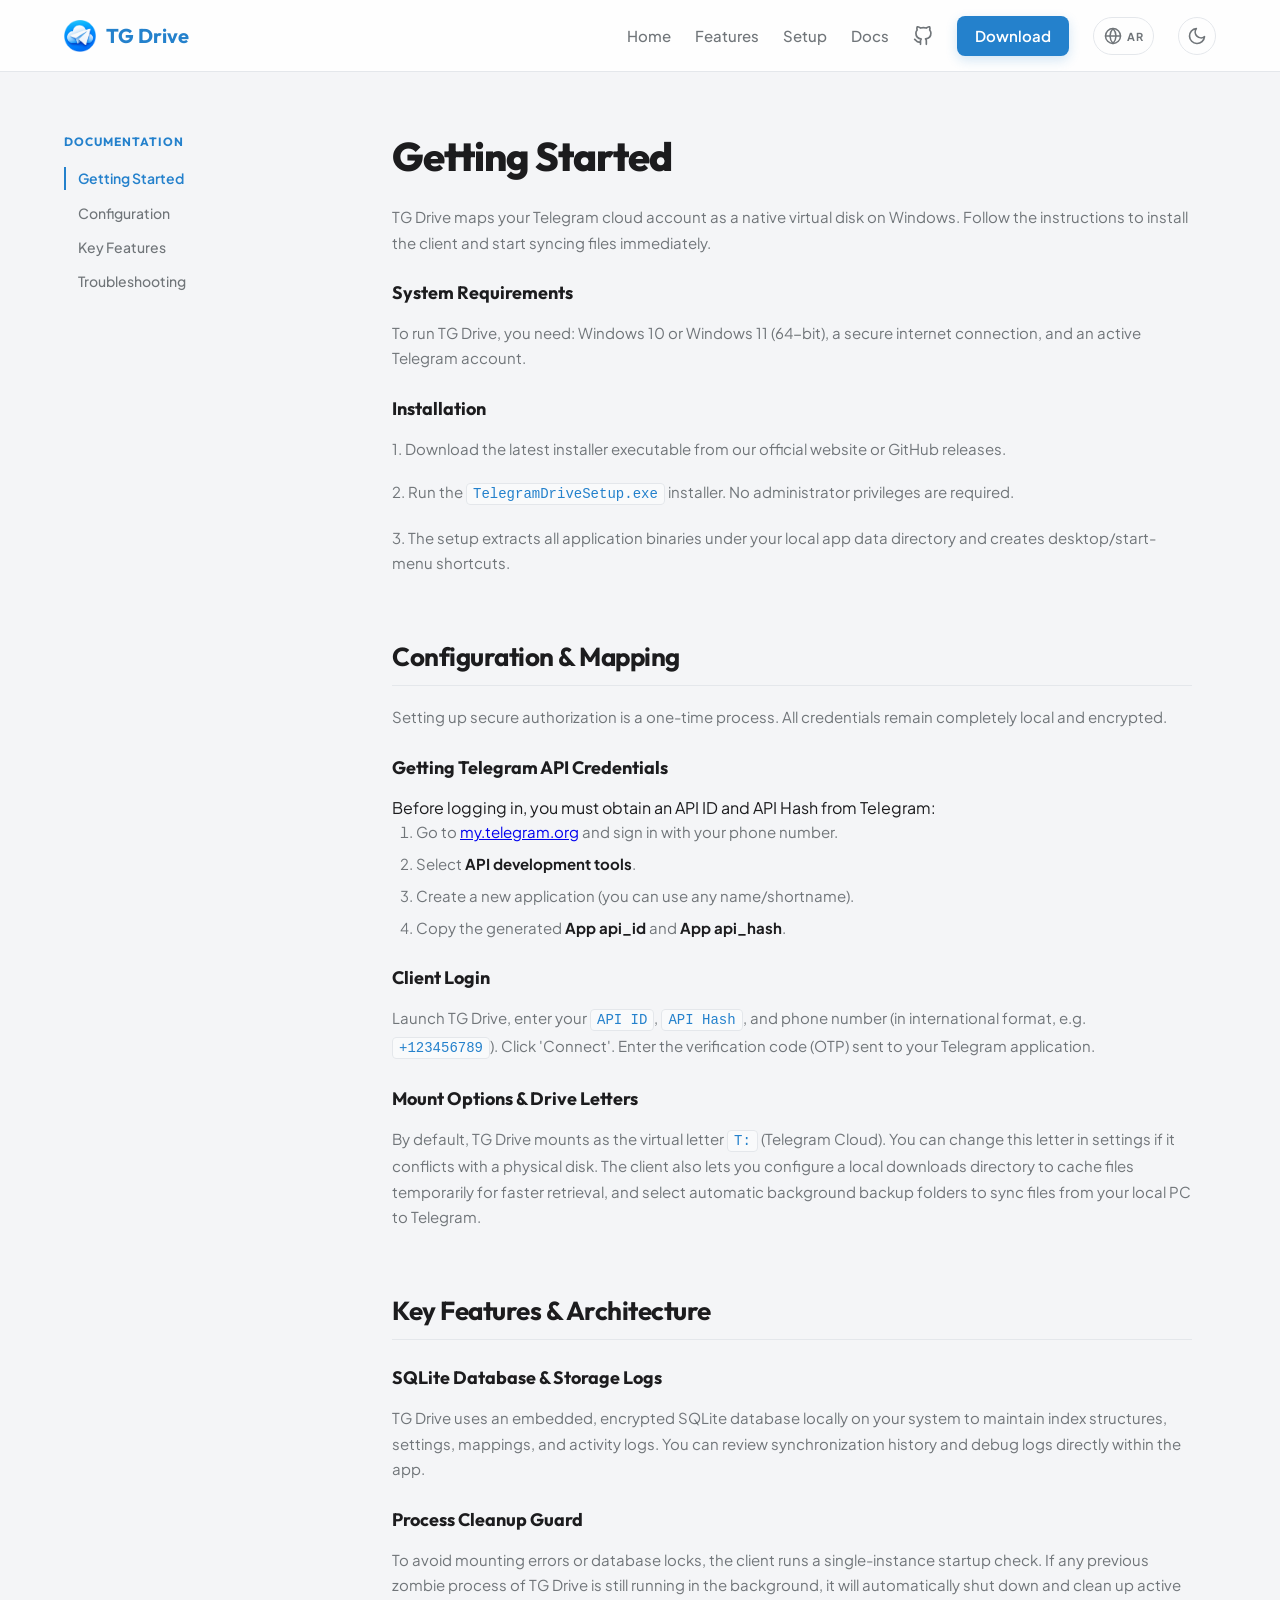
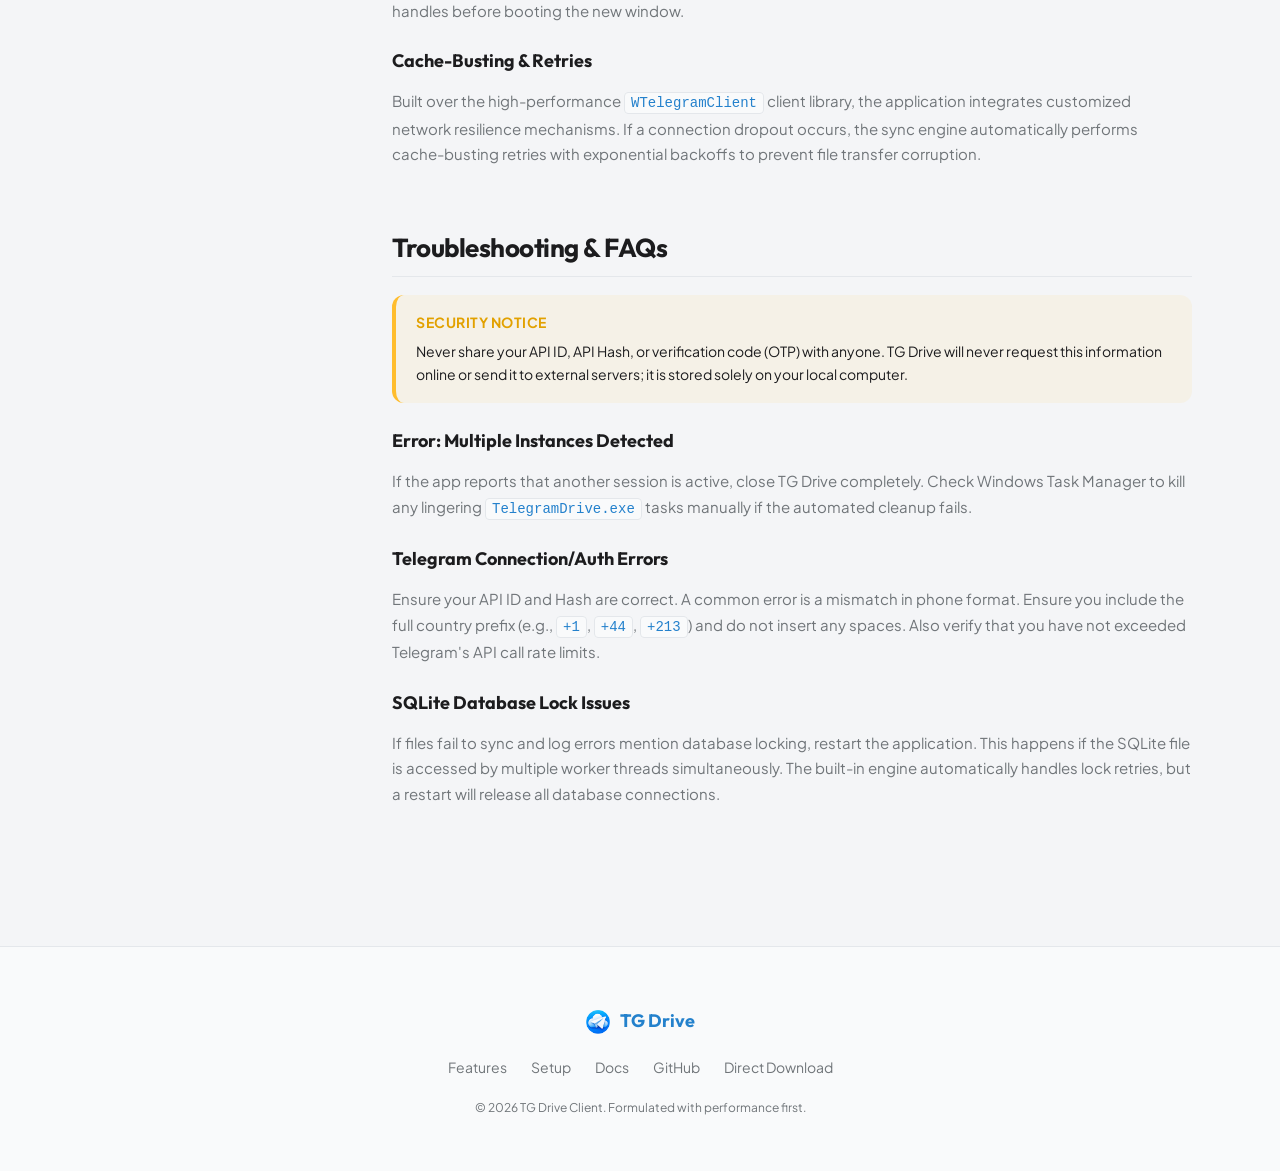
==== Web/docs.html @ 5923b669 "feat: rename to TG Drive and add bilingual documentation page" ====
<!DOCTYPE html>
<html lang="en">
<head>
    <meta charset="UTF-8">
    <meta name="viewport" content="width=device-width, initial-scale=1.0">
    <title data-i18n="docs-title">TG Drive Documentation</title>
    <meta name="description" content="Learn how to configure, mount, and optimize your unlimited virtual hard drive on Windows.">
    <link rel="icon" type="image/png" href="logo.png">
    <!-- Google Fonts -->
    <link rel="preconnect" href="https://fonts.googleapis.com">
    <link rel="preconnect" href="https://fonts.gstatic.com" crossorigin="">
    <link href="https://fonts.googleapis.com/css2?family=Cairo:wght@300;400;500;600;700;800&amp;family=Outfit:wght@300;400;500;600;700;800&amp;family=Plus+Jakarta+Sans:wght@300;400;500;600;700;800&amp;display=swap" rel="stylesheet">
    <!-- Stylesheet -->
    <link rel="stylesheet" href="style.css">
</head>
<body class="dark-theme" lang="en">
    <!-- Navigation Bar -->
    <nav class="navbar" id="navbar" style="box-shadow: none; height: 72px;">
        <div class="nav-container">
            <a href="index.html" class="nav-logo" id="nav-logo">
                <img src="logo.png" alt="TG Drive Logo" class="brand-logo-img">
                <span data-i18n="nav-brand">TG Drive</span>
            </a>
            <div class="nav-links">
                <a href="index.html" data-i18n="nav-home">Home</a>
                <a href="index.html#features" data-i18n="nav-features">Features</a>
                <a href="index.html#setup" data-i18n="nav-setup">Setup</a>
                <a href="#" class="active" data-i18n="nav-docs">Docs</a>
                <a href="https://github.com/hbouzourdaz/TG-Drive" target="_blank" rel="noopener" class="nav-github-link" aria-label="GitHub Repository">
                    <!-- GitHub Icon -->
                    <svg viewBox="0 0 24 24" width="20" height="20" fill="none" stroke="currentColor" stroke-width="2" stroke-linecap="round" stroke-linejoin="round">
                        <path d="M9 19c-5 1.5-5-2.5-7-3m14 6v-3.87a3.37 3.37 0 0 0-.94-2.61c3.14-.35 6.44-1.54 6.44-7A5.44 5.44 0 0 0 20 4.77 5.07 5.07 0 0 0 19.91 1S18.73.65 16 2.48a13.38 13.38 0 0 0-7 0C6.27.65 5.09 1 5.09 1A5.07 5.07 0 0 0 5 4.77a5.44 5.44 0 0 0-1.5 3.78c0 5.42 3.3 6.61 6.44 7A3.37 3.37 0 0 0 9 18.13V22"></path>
                    </svg>
                </a>
                <a href="https://github.com/hbouzourdaz/TG-Drive/releases/download/1.0.0/TelegramDriveSetup.exe" class="nav-btn" id="nav-download-btn" data-i18n="nav-download">Download</a>
                
                <!-- Language Toggle Button -->
                <button class="lang-toggle" id="lang-toggle-btn" aria-label="Toggle Language">
                    <svg viewBox="0 0 24 24" width="18" height="18" fill="none" stroke="currentColor" stroke-width="2" stroke-linecap="round" stroke-linejoin="round">
                        <circle cx="12" cy="12" r="10"></circle>
                        <line x1="2" y1="12" x2="22" y2="12"></line>
                        <path d="M12 2a15.3 15.3 0 0 1 4 10 15.3 15.3 0 0 1-4 10 15.3 15.3 0 0 1-4-10 15.3 15.3 0 0 1 4-10z"></path>
                    </svg>
                    <span class="lang-label">AR</span>
                </button>

                <button class="theme-toggle" id="theme-toggle-btn" aria-label="Toggle Theme">
                    <!-- Sun Icon -->
                    <svg class="sun-icon" viewBox="0 0 24 24" width="20" height="20" fill="none" stroke="currentColor" stroke-width="2" stroke-linecap="round" stroke-linejoin="round">
                        <circle cx="12" cy="12" r="5"></circle>
                        <line x1="12" y1="1" x2="12" y2="3"></line>
                        <line x1="12" y1="21" x2="12" y2="23"></line>
                        <line x1="4.22" y1="4.22" x2="5.64" y2="5.64"></line>
                        <line x1="18.36" y1="18.36" x2="19.78" y2="19.78"></line>
                        <line x1="1" y1="12" x2="3" y2="12"></line>
                        <line x1="21" y1="12" x2="23" y2="12"></line>
                        <line x1="4.22" y1="19.78" x2="5.64" y2="18.36"></line>
                        <line x1="18.36" y1="5.64" x2="19.78" y2="4.22"></line>
                    </svg>
                    <!-- Moon Icon -->
                    <svg class="moon-icon" viewBox="0 0 24 24" width="20" height="20" fill="none" stroke="currentColor" stroke-width="2" stroke-linecap="round" stroke-linejoin="round">
                        <path d="M21 12.79A9 9 0 1 1 11.21 3 7 7 0 0 0 21 12.79z"></path>
                    </svg>
                </button>
            </div>
        </div>
    </nav>

    <!-- Docs Layout Container -->
    <div class="container">
        <div class="docs-container">
            <!-- Sidebar Navigation -->
            <aside class="docs-sidebar">
                <div class="docs-sidebar-title" data-i18n="docs-sidebar-title">Documentation</div>
                <ul class="docs-nav-list">
                    <li><a href="#getting-started" class="docs-nav-link active" data-i18n="docs-nav-getstarted">Getting Started</a></li>
                    <li><a href="#configuration" class="docs-nav-link" data-i18n="docs-nav-config">Configuration</a></li>
                    <li><a href="#features" class="docs-nav-link" data-i18n="docs-nav-features">Key Features</a></li>
                    <li><a href="#troubleshooting" class="docs-nav-link" data-i18n="docs-nav-troubleshoot">Troubleshooting</a></li>
                </ul>
            </aside>

            <!-- Documentation Content -->
            <main class="docs-content">
                <!-- Getting Started -->
                <section id="getting-started" class="docs-section">
                    <h1 data-i18n="docs-gs-title">Getting Started</h1>
                    <p data-i18n="docs-gs-intro">TG Drive maps your Telegram cloud account as a native virtual disk on Windows. Follow the instructions to install the client and start syncing files immediately.</p>
                    
                    <h3 data-i18n="docs-gs-req-title">System Requirements</h3>
                    <p data-i18n="docs-gs-req-desc">To run TG Drive, you need: Windows 10 or Windows 11 (64-bit), a secure internet connection, and an active Telegram account.</p>
                    
                    <h3 data-i18n="docs-gs-install-title">Installation</h3>
                    <p data-i18n="docs-gs-install-desc1">1. Download the latest installer executable from our official website or GitHub releases.</p>
                    <p data-i18n="docs-gs-install-desc2">2. Run the <code>TelegramDriveSetup.exe</code> installer. No administrator privileges are required.</p>
                    <p data-i18n="docs-gs-install-desc3">3. The setup extracts all application binaries under your local app data directory and creates desktop/start-menu shortcuts.</p>
                </section>

                <!-- Configuration -->
                <section id="configuration" class="docs-section">
                    <h2 data-i18n="docs-conf-title">Configuration & Mapping</h2>
                    <p data-i18n="docs-conf-intro">Setting up secure authorization is a one-time process. All credentials remain completely local and encrypted.</p>
                    
                    <h3 data-i18n="docs-conf-api-title">Getting Telegram API Credentials</h3>
                    <div data-i18n="docs-conf-api-desc">
                        Before logging in, you must obtain an API ID and API Hash from Telegram:
                        <ol>
                            <li>Go to <a href="https://my.telegram.org" target="_blank">my.telegram.org</a> and sign in with your phone number.</li>
                            <li>Select <strong>API development tools</strong>.</li>
                            <li>Create a new application (you can use any name/shortname).</li>
                            <li>Copy the generated <strong>App api_id</strong> and <strong>App api_hash</strong>.</li>
                        </ol>
                    </div>
                    
                    <h3 data-i18n="docs-conf-login-title">Client Login</h3>
                    <p data-i18n="docs-conf-login-desc">Launch TG Drive, enter your <code>API ID</code>, <code>API Hash</code>, and phone number (in international format, e.g. <code>+123456789</code>). Click 'Connect'. Enter the verification code (OTP) sent to your Telegram application.</p>
                    
                    <h3 data-i18n="docs-conf-mount-title">Mount Options & Drive Letters</h3>
                    <p data-i18n="docs-conf-mount-desc">By default, TG Drive mounts as the virtual letter <code>T:</code> (Telegram Cloud). You can change this letter in settings if it conflicts with a physical disk. The client also lets you configure a local downloads directory to cache files temporarily for faster retrieval, and select automatic background backup folders to sync files from your local PC to Telegram.</p>
                </section>

                <!-- Key Features -->
                <section id="features" class="docs-section">
                    <h2 data-i18n="docs-feat-title">Key Features & Architecture</h2>
                    
                    <h3 data-i18n="docs-feat-sqlite-title">SQLite Database & Storage Logs</h3>
                    <p data-i18n="docs-feat-sqlite-desc">TG Drive uses an embedded, encrypted SQLite database locally on your system to maintain index structures, settings, mappings, and activity logs. You can review synchronization history and debug logs directly within the app.</p>
                    
                    <h3 data-i18n="docs-feat-zombie-title">Process Cleanup Guard</h3>
                    <p data-i18n="docs-feat-zombie-desc">To avoid mounting errors or database locks, the client runs a single-instance startup check. If any previous zombie process of TG Drive is still running in the background, it will automatically shut down and clean up active handles before booting the new window.</p>
                    
                    <h3 data-i18n="docs-feat-retry-title">Cache-Busting & Retries</h3>
                    <p data-i18n="docs-feat-retry-desc">Built over the high-performance <code>WTelegramClient</code> client library, the application integrates customized network resilience mechanisms. If a connection dropout occurs, the sync engine automatically performs cache-busting retries with exponential backoffs to prevent file transfer corruption.</p>
                </section>

                <!-- Troubleshooting -->
                <section id="troubleshooting" class="docs-section">
                    <h2 data-i18n="docs-tb-title">Troubleshooting & FAQs</h2>
                    
                    <div class="docs-alert warning">
                        <div class="docs-alert-title" data-i18n="docs-tb-warning-title">Security Notice</div>
                        <p data-i18n="docs-tb-warning-desc">Never share your API ID, API Hash, or verification code (OTP) with anyone. TG Drive will never request this information online or send it to external servers; it is stored solely on your local computer.</p>
                    </div>

                    <h3 data-i18n="docs-tb-zombie-title">Error: Multiple Instances Detected</h3>
                    <p data-i18n="docs-tb-zombie-desc">If the app reports that another session is active, close TG Drive completely. Check Windows Task Manager to kill any lingering <code>TelegramDrive.exe</code> tasks manually if the automated cleanup fails.</p>
                    
                    <h3 data-i18n="docs-tb-auth-title">Telegram Connection/Auth Errors</h3>
                    <p data-i18n="docs-tb-auth-desc">Ensure your API ID and Hash are correct. A common error is a mismatch in phone format. Ensure you include the full country prefix (e.g., <code>+1</code>, <code>+44</code>, <code>+213</code>) and do not insert any spaces. Also verify that you have not exceeded Telegram's API call rate limits.</p>
                    
                    <h3 data-i18n="docs-tb-db-title">SQLite Database Lock Issues</h3>
                    <p data-i18n="docs-tb-db-desc">If files fail to sync and log errors mention database locking, restart the application. This happens if the SQLite file is accessed by multiple worker threads simultaneously. The built-in engine automatically handles lock retries, but a restart will release all database connections.</p>
                </section>
            </main>
        </div>
    </div>

    <!-- Footer -->
    <footer class="main-footer">
        <div class="container">
            <div class="footer-bottom">
                <div class="footer-brand">
                    <img src="logo.png" alt="TG Drive Logo" class="brand-logo-img">
                    <span data-i18n="nav-brand">TG Drive</span>
                </div>
                <div class="footer-links">
                    <a href="index.html#features" data-i18n="nav-features">Features</a>
                    <a href="index.html#setup" data-i18n="nav-setup">Setup</a>
                    <a href="#" class="active" data-i18n="nav-docs">Docs</a>
                    <a href="https://github.com/hbouzourdaz/TG-Drive" target="_blank" rel="noopener" data-i18n="foot-github">GitHub</a>
                    <a href="https://github.com/hbouzourdaz/TG-Drive/releases/download/1.0.0/TelegramDriveSetup.exe" data-i18n="foot-download">Direct Download</a>
                </div>
                <p class="copyright" data-i18n="foot-copy">© 2026 TG Drive Client. Formulated with performance first.</p>
            </div>
        </div>
    </footer>

    <!-- Scripts -->
    <script src="app.js"></script>
</body>
</html>
---- Web/style.css ----
/* Telegram Drive Web Client Style
   Design System Formulation - Vanilla CSS
*/

/* Core Custom Variables */
:root {
    /* Transition speed */
    --transition-speed: 0.3s;
    --border-radius-lg: 16px;
    --border-radius-md: 12px;
    --border-radius-sm: 8px;
    --font-heading: 'Outfit', sans-serif;
    --font-body: 'Plus Jakarta Sans', sans-serif;
}

/* Light Mode Theme Parameters */
body.light-theme {
    --primary-color: #2481CC;
    --primary-hover: #1F71B3;
    --bg-color: #F4F5F7;
    --bg-card: #FFFFFF;
    --bg-sidebar: #F9FAFB;
    --text-primary: #1C1C1E;
    --text-secondary: #707579;
    --border-color: #E4E7EB;
    --highlight-border: rgba(36, 129, 204, 0.15);
    --highlight-bg: rgba(36, 129, 204, 0.04);
    --shadow-color: rgba(0, 0, 0, 0.05);
    --shadow-hover: rgba(0, 0, 0, 0.08);
    --glass-bg: rgba(255, 255, 255, 0.85);
}

/* Dark Mode Theme Parameters (Active by default) */
body.dark-theme {
    --primary-color: #2481CC;
    --primary-hover: #2FA5FF;
    --bg-color: #0E1621;
    --bg-card: #17212B;
    --bg-sidebar: #101921;
    --text-primary: #F5F6F7;
    --text-secondary: #7F8C99;
    --border-color: #242F3D;
    --highlight-border: rgba(36, 129, 204, 0.3);
    --highlight-bg: rgba(36, 129, 204, 0.1);
    --shadow-color: rgba(0, 0, 0, 0.2);
    --shadow-hover: rgba(0, 0, 0, 0.35);
    --glass-bg: rgba(14, 22, 33, 0.85);
}

/* Global Reset */
* {
    margin: 0;
    padding: 0;
    box-sizing: border-box;
    scroll-behavior: smooth;
}

body {
    background-color: var(--bg-color);
    color: var(--text-primary);
    font-family: var(--font-body);
    line-height: 1.6;
    overflow-x: hidden;
    transition: background-color var(--transition-speed) ease, color var(--transition-speed) ease;
}

.container {
    width: 100%;
    max-width: 1200px;
    margin: 0 auto;
    padding: 0 24px;
}

/* Navigation Bar */
.navbar {
    position: fixed;
    top: 0;
    left: 0;
    right: 0;
    z-index: 1000;
    background-color: var(--glass-bg);
    backdrop-filter: blur(12px);
    -webkit-backdrop-filter: blur(12px);
    border-bottom: 1px solid var(--border-color);
    transition: background-color var(--transition-speed) ease, border-color var(--transition-speed) ease;
}

.nav-container {
    display: flex;
    justify-content: space-between;
    align-items: center;
    height: 72px;
    max-width: 1200px;
    margin: 0 auto;
    padding: 0 24px;
}

.nav-logo {
    display: flex;
    align-items: center;
    gap: 10px;
    text-decoration: none;
    color: var(--primary-color);
    font-family: var(--font-heading);
    font-weight: 700;
    font-size: 20px;
    transition: transform 0.2s ease;
}

.nav-logo:hover {
    transform: scale(1.02);
}

.brand-logo-img {
    height: 32px;
    width: auto;
    object-fit: contain;
    border-radius: var(--border-radius-sm);
}

.footer-brand .brand-logo-img {
    height: 24px;
}


.nav-links {
    display: flex;
    align-items: center;
    gap: 24px;
}

.nav-links a {
    text-decoration: none;
    color: var(--text-secondary);
    font-weight: 500;
    font-size: 15px;
    transition: color var(--transition-speed) ease;
}

.nav-links a:hover {
    color: var(--primary-color);
}

.nav-btn {
    background-color: var(--primary-color);
    color: #FFFFFF !important;
    padding: 8px 18px;
    border-radius: var(--border-radius-sm);
    font-weight: 600 !important;
    box-shadow: 0 4px 12px rgba(36, 129, 204, 0.2);
    transition: background-color 0.2s ease, transform 0.2s ease, box-shadow 0.2s ease !important;
}

.nav-btn:hover {
    background-color: var(--primary-hover);
    transform: translateY(-1px);
    box-shadow: 0 6px 16px rgba(36, 129, 204, 0.35);
}

.nav-github-link {
    display: inline-flex;
    align-items: center;
    justify-content: center;
    color: var(--text-secondary) !important;
    transition: color var(--transition-speed) ease, transform 0.2s ease !important;
}

.nav-github-link:hover {
    color: var(--primary-color) !important;
    transform: scale(1.1);
}


/* Theme Toggle Button */
.theme-toggle {
    background: none;
    border: 1px solid var(--border-color);
    color: var(--text-secondary);
    width: 38px;
    height: 38px;
    border-radius: 50%;
    cursor: pointer;
    display: flex;
    align-items: center;
    justify-content: center;
    transition: border-color var(--transition-speed) ease, color var(--transition-speed) ease, background-color 0.2s ease;
}

.theme-toggle:hover {
    background-color: var(--highlight-bg);
    border-color: var(--primary-color);
    color: var(--primary-color);
}

body.dark-theme .sun-icon {
    display: block;
}
body.dark-theme .moon-icon {
    display: none;
}
body.light-theme .sun-icon {
    display: none;
}
body.light-theme .moon-icon {
    display: block;
}

/* Hero Section */
.hero-section {
    padding-top: 140px;
    padding-bottom: 80px;
    display: flex;
    align-items: center;
    min-height: 100vh;
}

.hero-container {
    display: grid;
    grid-template-columns: 1.1fr 0.9fr;
    gap: 60px;
    align-items: center;
    max-width: 1200px;
    margin: 0 auto;
    padding: 0 24px;
}

.hero-content {
    max-width: 580px;
}

.hero-badge {
    display: inline-block;
    background-color: var(--highlight-bg);
    border: 1px solid var(--highlight-border);
    color: var(--primary-color);
    padding: 6px 14px;
    border-radius: 50px;
    font-size: 13px;
    font-weight: 600;
    margin-bottom: 24px;
    letter-spacing: 0.5px;
}

.hero-title {
    font-family: var(--font-heading);
    font-size: 54px;
    font-weight: 800;
    line-height: 1.15;
    letter-spacing: -1.5px;
    margin-bottom: 24px;
}

.hero-title .highlight {
    color: var(--primary-color);
}

.hero-description {
    font-size: 18px;
    color: var(--text-secondary);
    margin-bottom: 40px;
    font-weight: 400;
}

.hero-actions {
    display: flex;
    gap: 16px;
    margin-bottom: 24px;
}

.primary-btn {
    display: inline-flex;
    align-items: center;
    gap: 10px;
    background-color: var(--primary-color);
    color: #FFFFFF;
    text-decoration: none;
    padding: 16px 32px;
    border-radius: var(--border-radius-md);
    font-size: 16px;
    font-weight: 600;
    box-shadow: 0 8px 24px rgba(36, 129, 204, 0.25);
    transition: background-color 0.2s ease, transform 0.2s ease, box-shadow 0.2s ease;
}

.primary-btn:hover {
    background-color: var(--primary-hover);
    transform: translateY(-2px);
    box-shadow: 0 12px 32px rgba(36, 129, 204, 0.4);
}

.hero-meta {
    display: flex;
    align-items: center;
    gap: 12px;
    color: var(--text-secondary);
    font-size: 13px;
}

.meta-dot {
    width: 4px;
    height: 4px;
    background-color: var(--border-color);
    border-radius: 50%;
}

/* Simulated Windows File Explorer UI */
.hero-visual {
    display: flex;
    justify-content: center;
    perspective: 1000px;
}

.explorer-card {
    width: 100%;
    max-width: 460px;
    background-color: var(--bg-card);
    border: 1px solid var(--border-color);
    border-radius: var(--border-radius-lg);
    box-shadow: 0 20px 48px var(--shadow-color);
    overflow: hidden;
    transform: rotateY(-5deg) rotateX(5deg);
    transition: transform 0.5s ease, box-shadow 0.5s ease, border-color var(--transition-speed) ease;
}

.explorer-card:hover {
    transform: rotateY(0deg) rotateX(0deg) scale(1.02);
    box-shadow: 0 28px 64px var(--shadow-hover);
}

.explorer-header {
    background-color: var(--bg-sidebar);
    padding: 14px 20px;
    display: flex;
    align-items: center;
    border-bottom: 1px solid var(--border-color);
    gap: 16px;
}

.window-controls {
    display: flex;
    gap: 6px;
}

.window-controls .dot {
    width: 10px;
    height: 10px;
    border-radius: 50%;
}

.window-controls .dot.red { background-color: #FF5F56; }
.window-controls .dot.yellow { background-color: #FFBD2E; }
.window-controls .dot.green { background-color: #27C93F; }

.explorer-title {
    font-size: 12px;
    color: var(--text-secondary);
    font-weight: 500;
}

.explorer-body {
    display: grid;
    grid-template-columns: 110px 1fr;
    height: 280px;
}

.explorer-sidebar {
    background-color: var(--bg-sidebar);
    border-right: 1px solid var(--border-color);
    padding: 16px 8px;
    display: flex;
    flex-direction: column;
    gap: 4px;
}

.sidebar-item {
    display: flex;
    align-items: center;
    gap: 8px;
    padding: 6px 10px;
    border-radius: var(--border-radius-sm);
    font-size: 12px;
    color: var(--text-secondary);
    cursor: pointer;
}

.sidebar-item.active {
    background-color: var(--highlight-bg);
    color: var(--primary-color);
    font-weight: 600;
}

.explorer-main {
    padding: 20px;
    display: flex;
    flex-direction: column;
    gap: 16px;
}

.section-title {
    font-size: 13px;
    font-weight: 600;
    color: var(--text-secondary);
    border-bottom: 1px solid var(--border-color);
    padding-bottom: 6px;
}

.drives-grid {
    display: flex;
    flex-direction: column;
    gap: 14px;
}

.drive-item {
    display: flex;
    align-items: center;
    gap: 12px;
    padding: 10px 12px;
    border: 1px solid var(--border-color);
    border-radius: var(--border-radius-md);
    background-color: var(--bg-sidebar);
    transition: transform 0.2s ease, border-color var(--transition-speed) ease;
}

.drive-item:hover {
    transform: translateX(4px);
}

.drive-item.highlighted {
    border-color: var(--primary-color);
    background-color: var(--highlight-bg);
    box-shadow: 0 4px 16px var(--highlight-bg);
}

.drive-icon {
    color: var(--text-secondary);
    display: flex;
    align-items: center;
    justify-content: center;
}

.drive-item.highlighted .drive-icon {
    color: var(--primary-color);
}

.drive-details {
    flex-grow: 1;
    display: flex;
    flex-direction: column;
    gap: 4px;
}

.drive-name {
    font-size: 13px;
    font-weight: 600;
}

.progress-bar {
    width: 100%;
    height: 6px;
    background-color: var(--border-color);
    border-radius: 10px;
    overflow: hidden;
}

.progress-fill {
    height: 100%;
    background-color: var(--primary-color);
    border-radius: 10px;
}

.progress-fill.warning {
    background-color: #FFBD2E;
}

.progress-fill.info {
    background-color: var(--primary-color);
}

.drive-capacity {
    font-size: 11px;
    color: var(--text-secondary);
}

/* Animations */
@keyframes pulseGlow {
    0% { transform: scale(1); opacity: 0.9; }
    50% { transform: scale(1.08); opacity: 1; }
    100% { transform: scale(1); opacity: 0.9; }
}

.pulse {
    animation: pulseGlow 2.5s infinite ease-in-out;
}

.progress-bar.infinite .progress-fill {
    animation: loadingStrip 2.5s infinite linear;
    background-image: linear-gradient(
        45deg,
        rgba(255, 255, 255, 0.15) 25%,
        transparent 25%,
        transparent 50%,
        rgba(255, 255, 255, 0.15) 50%,
        rgba(255, 255, 255, 0.15) 75%,
        transparent 75%,
        transparent
    );
    background-size: 1rem 1rem;
}

@keyframes loadingStrip {
    from { background-position: 0 0; }
    to { background-position: 1rem 0; }
}

/* Features Section */
.features-section {
    padding: 100px 0;
    border-top: 1px solid var(--border-color);
}

.section-header {
    text-align: center;
    max-width: 600px;
    margin: 0 auto 60px;
}

.section-badge {
    font-size: 12px;
    font-weight: 700;
    color: var(--primary-color);
    text-transform: uppercase;
    letter-spacing: 1px;
    margin-bottom: 12px;
    display: inline-block;
}

.section-title-large {
    font-family: var(--font-heading);
    font-size: 38px;
    font-weight: 800;
    letter-spacing: -0.8px;
    margin-bottom: 16px;
}

.section-description {
    color: var(--text-secondary);
    font-size: 16px;
}

.features-grid {
    display: grid;
    grid-template-columns: repeat(auto-fit, minmax(250px, 1fr));
    gap: 30px;
}

.feature-card {
    background-color: var(--bg-card);
    border: 1px solid var(--border-color);
    border-radius: var(--border-radius-lg);
    padding: 32px;
    transition: transform 0.3s cubic-bezier(0.16, 1, 0.3, 1), box-shadow 0.3s cubic-bezier(0.16, 1, 0.3, 1), border-color var(--transition-speed) ease;
}

.feature-card:hover {
    transform: translateY(-6px);
    box-shadow: 0 16px 36px var(--shadow-hover);
    border-color: var(--primary-color);
}

.feature-icon {
    width: 48px;
    height: 48px;
    background-color: var(--highlight-bg);
    border-radius: var(--border-radius-md);
    color: var(--primary-color);
    display: flex;
    align-items: center;
    justify-content: center;
    margin-bottom: 24px;
}

.feature-card h3 {
    font-family: var(--font-heading);
    font-size: 20px;
    font-weight: 700;
    margin-bottom: 12px;
}

.feature-card p {
    color: var(--text-secondary);
    font-size: 14px;
    line-height: 1.5;
}

/* Setup Steps Section */
.setup-section {
    padding: 100px 0;
    border-top: 1px solid var(--border-color);
}

.setup-layout {
    display: grid;
    grid-template-columns: 1.1fr 0.9fr;
    gap: 80px;
    align-items: center;
}

.steps-list {
    margin-top: 40px;
    display: flex;
    flex-direction: column;
    gap: 32px;
}

.step-item {
    display: flex;
    gap: 20px;
    cursor: pointer;
}

.step-num {
    flex-shrink: 0;
    width: 38px;
    height: 38px;
    border-radius: 50%;
    background-color: var(--bg-sidebar);
    border: 2px solid var(--border-color);
    display: flex;
    align-items: center;
    justify-content: center;
    font-weight: 700;
    color: var(--text-secondary);
    transition: background-color 0.2s ease, border-color 0.2s ease, color 0.2s ease;
}

.step-item.active .step-num {
    background-color: var(--primary-color);
    border-color: var(--primary-color);
    color: #FFFFFF;
}

.step-text h4 {
    font-family: var(--font-heading);
    font-size: 18px;
    font-weight: 700;
    margin-bottom: 6px;
}

.step-text p {
    color: var(--text-secondary);
    font-size: 14px;
}

/* Authentication Interactive C# Window Mockup */
.setup-preview {
    display: flex;
    justify-content: center;
}

.auth-dialog-card {
    width: 100%;
    max-width: 360px;
    background-color: var(--bg-card);
    border: 1px solid var(--border-color);
    border-radius: var(--border-radius-lg);
    box-shadow: 0 20px 48px var(--shadow-color);
    overflow: hidden;
    transition: border-color var(--transition-speed) ease;
}

.dialog-header {
    background-color: var(--bg-sidebar);
    border-bottom: 1px solid var(--border-color);
    padding: 14px 20px;
    display: flex;
    justify-content: space-between;
    align-items: center;
    font-size: 12px;
    font-weight: 600;
    color: var(--text-secondary);
}

.dialog-dots {
    display: flex;
    gap: 5px;
}

.dialog-dots .dot {
    width: 8px;
    height: 8px;
    background-color: var(--border-color);
    border-radius: 50%;
}

.dialog-body {
    padding: 24px;
    display: flex;
    flex-direction: column;
    gap: 16px;
}

.input-group {
    display: flex;
    flex-direction: column;
    gap: 6px;
}

.input-group label {
    font-size: 11px;
    font-weight: 600;
    color: var(--text-secondary);
    text-transform: uppercase;
}

.input-group input {
    background-color: var(--bg-sidebar);
    border: 1px solid var(--border-color);
    color: var(--text-primary);
    padding: 10px 12px;
    border-radius: var(--border-radius-sm);
    font-family: inherit;
    font-size: 13px;
    outline: none;
    transition: border-color 0.2s ease;
}

.dialog-btn {
    background-color: var(--primary-color);
    color: #FFFFFF;
    border: none;
    padding: 12px;
    border-radius: var(--border-radius-sm);
    font-weight: 600;
    font-size: 14px;
    cursor: not-allowed;
    opacity: 0.85;
}

.dialog-note {
    font-size: 10px;
    color: var(--text-secondary);
    text-align: center;
}

/* Footer styling */
.main-footer {
    border-top: 1px solid var(--border-color);
    padding: 60px 0;
    background-color: var(--bg-sidebar);
}

.footer-bottom {
    display: flex;
    flex-direction: column;
    align-items: center;
    gap: 20px;
}

.footer-brand {
    display: flex;
    align-items: center;
    gap: 10px;
    color: var(--primary-color);
    font-family: var(--font-heading);
    font-weight: 700;
    font-size: 18px;
}

.footer-links {
    display: flex;
    gap: 24px;
}

.footer-links a {
    text-decoration: none;
    color: var(--text-secondary);
    font-size: 14px;
    transition: color 0.2s ease;
}

.footer-links a:hover {
    color: var(--primary-color);
}

.copyright {
    font-size: 12px;
    color: var(--text-secondary);
    text-align: center;
}

/* Responsive Breakpoints */
@media (max-width: 991px) {
    .hero-container {
        grid-template-columns: 1fr;
        gap: 50px;
        text-align: center;
    }
    
    .hero-content {
        max-width: 100%;
        display: flex;
        flex-direction: column;
        align-items: center;
    }
    
    .hero-title {
        font-size: 44px;
    }
    
    .explorer-card {
        transform: none;
        max-width: 500px;
    }
    
    .explorer-card:hover {
        transform: scale(1.01);
    }
    
    .setup-layout {
        grid-template-columns: 1fr;
        gap: 60px;
    }
    
    .setup-preview {
        order: -1;
    }
}

@media (max-width: 576px) {
    .hero-title {
        font-size: 34px;
    }
    
    .hero-actions {
        flex-direction: column;
        width: 100%;
    }
    
    .primary-btn {
        width: 100%;
        justify-content: center;
    }
    
    .nav-links {
        gap: 14px;
    }
    
    .nav-links a:not(.nav-btn) {
        display: none;
    }
}

/* Language Switcher Styling */
.lang-toggle {
    background: none;
    border: 1px solid var(--border-color);
    color: var(--text-secondary);
    padding: 0 10px;
    height: 38px;
    border-radius: 20px;
    cursor: pointer;
    display: flex;
    align-items: center;
    justify-content: center;
    gap: 5px;
    font-size: 11px;
    font-weight: 700;
    font-family: var(--font-body);
    transition: border-color var(--transition-speed) ease, color var(--transition-speed) ease, background-color 0.2s ease;
}

.lang-toggle:hover {
    background-color: var(--highlight-bg);
    border-color: var(--primary-color);
    color: var(--primary-color);
}

.lang-toggle svg {
    flex-shrink: 0;
}

.lang-label {
    letter-spacing: 0.5px;
}

/* Right-To-Left (RTL) Layout Adjustments */
body[dir="rtl"] {
    --font-heading: 'Cairo', sans-serif;
    --font-body: 'Cairo', sans-serif;
}

body[dir="rtl"] .hero-actions {
    justify-content: flex-start;
}

body[dir="rtl"] .explorer-sidebar {
    border-right: none;
    border-left: 1px solid var(--border-color);
}

body[dir="rtl"] .drive-item:hover {
    transform: translateX(-4px);
}

body[dir="rtl"] .dialog-header {
    flex-direction: row-reverse;
}

/* ====================================================
   Documentation Page Styles
   ==================================================== */
.docs-container {
    display: grid;
    grid-template-columns: 280px 1fr;
    gap: 48px;
    margin-top: 72px; /* Navbar height */
    padding-top: 60px;
    padding-bottom: 80px;
    align-items: start;
}

.docs-sidebar {
    position: sticky;
    top: 110px;
    max-height: calc(100vh - 150px);
    overflow-y: auto;
    padding-right: 16px;
}

.docs-sidebar-title {
    font-family: var(--font-heading);
    font-size: 12px;
    font-weight: 700;
    text-transform: uppercase;
    color: var(--primary-color);
    letter-spacing: 1px;
    margin-bottom: 16px;
}

.docs-nav-list {
    list-style: none;
    display: flex;
    flex-direction: column;
    gap: 12px;
}

.docs-nav-link {
    text-decoration: none;
    color: var(--text-secondary);
    font-size: 14px;
    font-weight: 500;
    transition: color 0.2s ease, padding-left 0.2s ease;
    display: block;
    border-left: 2px solid transparent;
    padding-left: 12px;
}

.docs-nav-link:hover {
    color: var(--primary-color);
}

.docs-nav-link.active {
    color: var(--primary-color);
    font-weight: 600;
    border-left-color: var(--primary-color);
}

.docs-content {
    max-width: 800px;
}

.docs-section {
    margin-bottom: 60px;
    scroll-margin-top: 110px;
}

.docs-section h1 {
    font-family: var(--font-heading);
    font-size: 40px;
    font-weight: 800;
    letter-spacing: -1px;
    margin-bottom: 24px;
    line-height: 1.2;
}

.docs-section h2 {
    font-family: var(--font-heading);
    font-size: 26px;
    font-weight: 700;
    letter-spacing: -0.5px;
    margin-top: 40px;
    margin-bottom: 18px;
    padding-bottom: 8px;
    border-bottom: 1px solid var(--border-color);
}

.docs-section h3 {
    font-family: var(--font-heading);
    font-size: 18px;
    font-weight: 700;
    margin-top: 24px;
    margin-bottom: 12px;
}

.docs-section p {
    color: var(--text-secondary);
    font-size: 15px;
    line-height: 1.7;
    margin-bottom: 18px;
}

.docs-section ul, .docs-section ol {
    margin-bottom: 18px;
    padding-left: 24px;
    color: var(--text-secondary);
    font-size: 15px;
}

.docs-section li {
    margin-bottom: 8px;
    line-height: 1.6;
}

.docs-section li strong {
    color: var(--text-primary);
}

/* Code Snippets */
code {
    background-color: var(--bg-sidebar);
    border: 1px solid var(--border-color);
    color: var(--primary-color);
    padding: 2px 6px;
    border-radius: 4px;
    font-family: monospace;
    font-size: 14px;
}

pre {
    background-color: var(--bg-sidebar);
    border: 1px solid var(--border-color);
    padding: 16px;
    border-radius: var(--border-radius-md);
    overflow-x: auto;
    margin-bottom: 20px;
    font-family: monospace;
    font-size: 13.5px;
}

pre code {
    background: none;
    border: none;
    padding: 0;
    color: var(--text-primary);
    font-size: inherit;
}

/* Documentation Cards / Alerts */
.docs-alert {
    padding: 16px 20px;
    border-radius: var(--border-radius-md);
    border-left: 4px solid var(--primary-color);
    background-color: var(--highlight-bg);
    margin-bottom: 24px;
}

.docs-alert.warning {
    border-left-color: #FFBD2E;
    background-color: rgba(255, 189, 46, 0.08);
}

.docs-alert-title {
    font-weight: 700;
    font-size: 14px;
    text-transform: uppercase;
    letter-spacing: 0.5px;
    margin-bottom: 6px;
    display: flex;
    align-items: center;
    gap: 8px;
}

.docs-alert.info .docs-alert-title {
    color: var(--primary-color);
}

.docs-alert.warning .docs-alert-title {
    color: #E2A100;
}

.docs-alert p {
    margin-bottom: 0;
    font-size: 14px;
    color: var(--text-primary);
}

/* Responsive Docs */
@media (max-width: 768px) {
    .docs-container {
        grid-template-columns: 1fr;
        gap: 32px;
        padding-top: 40px;
    }
    
    .docs-sidebar {
        position: static;
        max-height: none;
        padding-right: 0;
        border-bottom: 1px solid var(--border-color);
        padding-bottom: 20px;
    }
    
    .docs-nav-list {
        flex-direction: row;
        flex-wrap: wrap;
        gap: 8px 16px;
    }
    
    .docs-nav-link {
        border-left: none;
        padding-left: 0;
        border-bottom: 2px solid transparent;
        padding-bottom: 4px;
    }
    
    .docs-nav-link.active {
        border-left-color: transparent;
        border-bottom-color: var(--primary-color);
    }
}

/* Right-To-Left (RTL) Docs Adjustments */
body[dir="rtl"] .docs-sidebar {
    padding-right: 0;
    padding-left: 16px;
}

body[dir="rtl"] .docs-nav-link {
    border-left: none;
    border-right: 2px solid transparent;
    padding-left: 0;
    padding-right: 12px;
}

body[dir="rtl"] .docs-nav-link.active {
    border-right-color: var(--primary-color);
}

body[dir="rtl"] .docs-alert {
    border-left: none;
    border-right: 4px solid var(--primary-color);
}

body[dir="rtl"] .docs-alert.warning {
    border-right-color: #FFBD2E;
}

@media (max-width: 768px) {
    body[dir="rtl"] .docs-sidebar {
        padding-left: 0;
    }
    
    body[dir="rtl"] .docs-nav-link {
        border-right: none;
        padding-right: 0;
        border-bottom: 2px solid transparent;
        padding-bottom: 4px;
    }
    
    body[dir="rtl"] .docs-nav-link.active {
        border-bottom-color: var(--primary-color);
    }
}
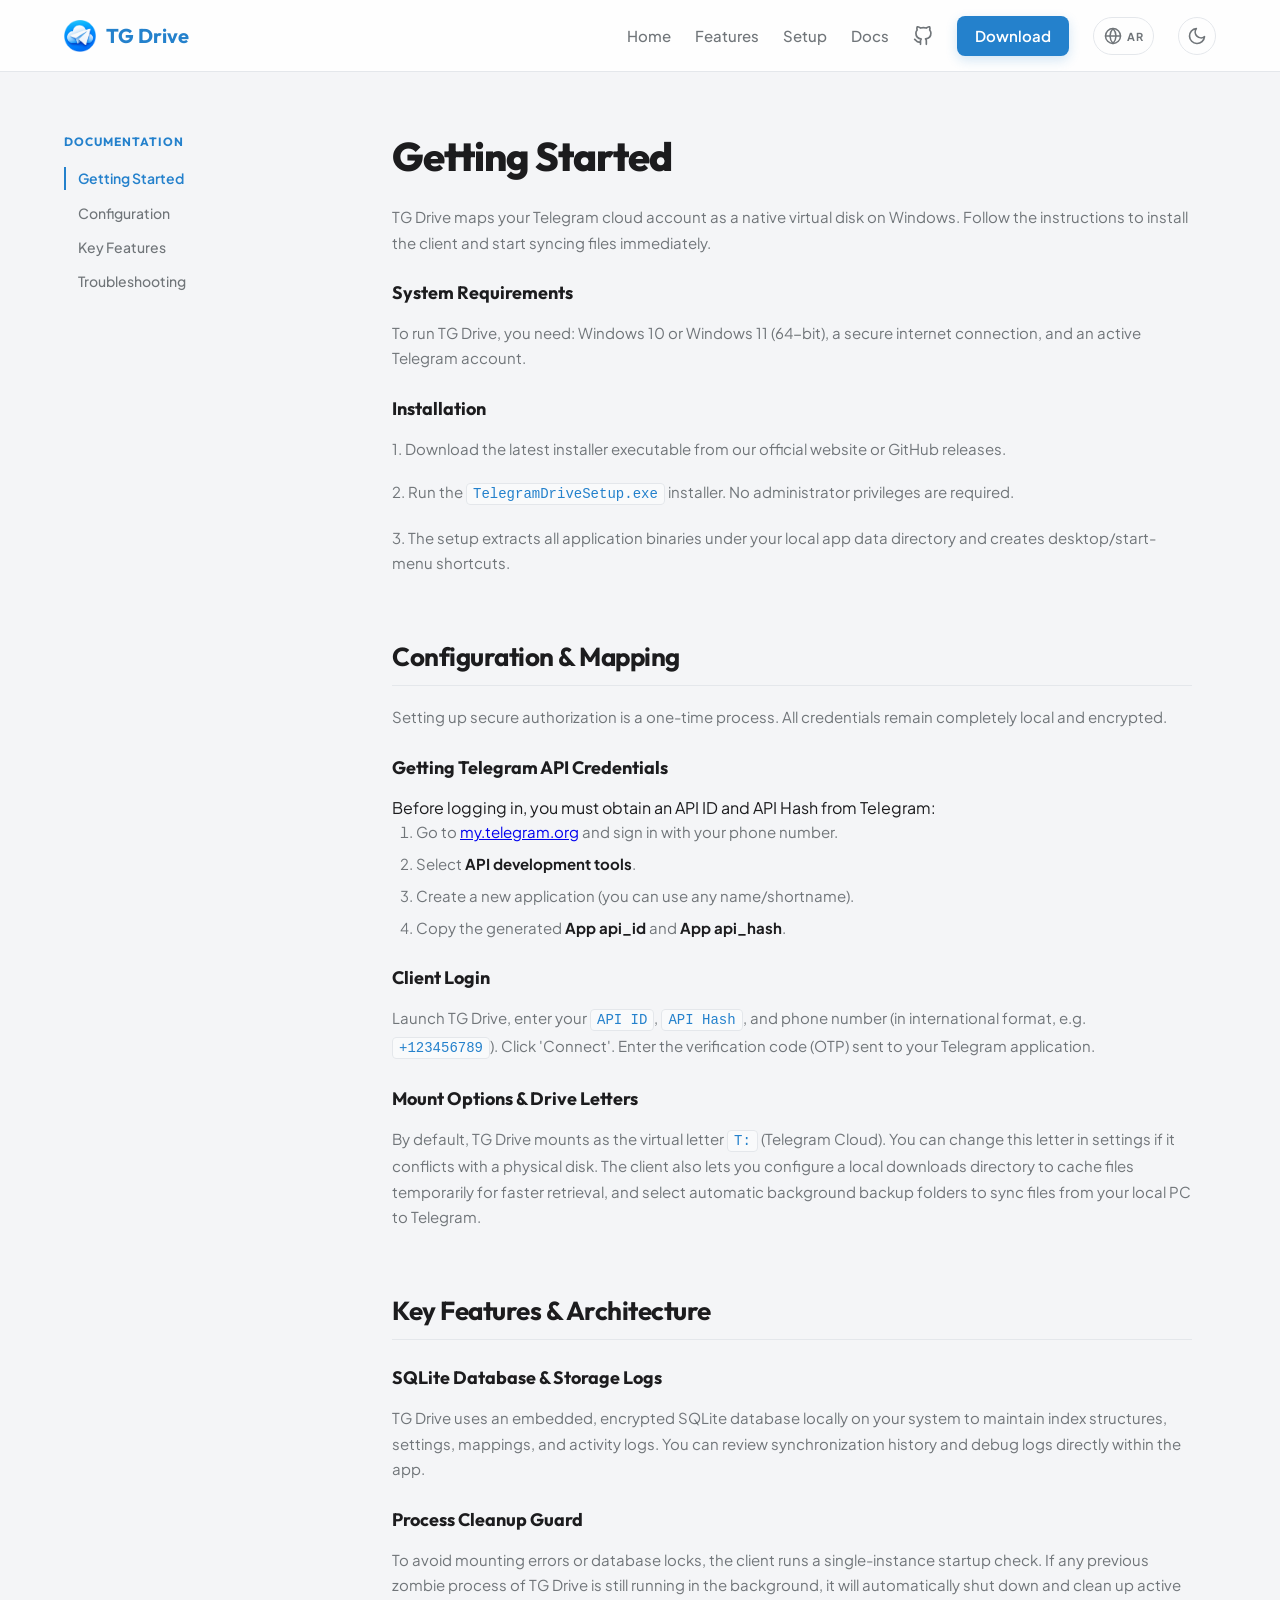
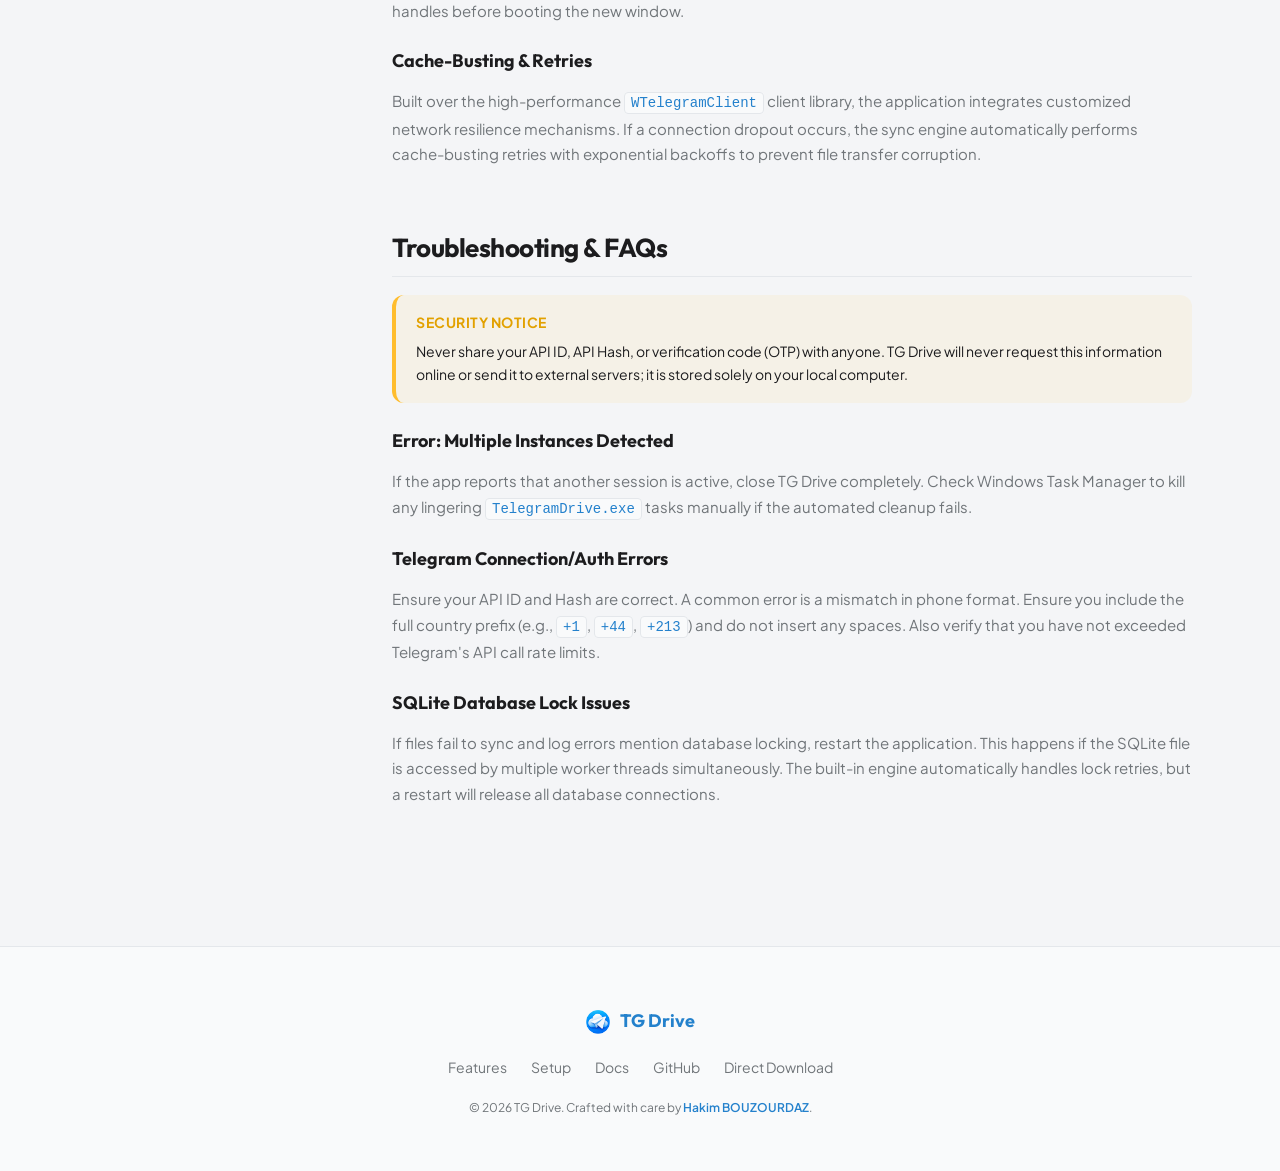
==== commit 58eb69be: "Add files via upload" ====
--- a/Web/docs.html
+++ b/Web/docs.html
@@ -170,7 +170,7 @@
                     <a href="https://github.com/hbouzourdaz/TG-Drive" target="_blank" rel="noopener" data-i18n="foot-github">GitHub</a>
                     <a href="https://github.com/hbouzourdaz/TG-Drive/releases/download/1.0.0/TelegramDriveSetup.exe" data-i18n="foot-download">Direct Download</a>
                 </div>
-                <p class="copyright" data-i18n="foot-copy">© 2026 TG Drive Client. Formulated with performance first.</p>
+                <p class="copyright" data-i18n="foot-copy">© 2026 TG Drive. Crafted by <a href="https://github.com/hbouzourdaz" target="_blank" class="footer-credits-link">Hakim BOUZOURDAZ</a>.</p>
             </div>
         </div>
     </footer>
--- a/Web/style.css
+++ b/Web/style.css
@@ -1,1175 +1,1207 @@
-/* Telegram Drive Web Client Style
-   Design System Formulation - Vanilla CSS
-*/
-
-/* Core Custom Variables */
-:root {
-    /* Transition speed */
-    --transition-speed: 0.3s;
-    --border-radius-lg: 16px;
-    --border-radius-md: 12px;
-    --border-radius-sm: 8px;
-    --font-heading: 'Outfit', sans-serif;
-    --font-body: 'Plus Jakarta Sans', sans-serif;
-}
-
-/* Light Mode Theme Parameters */
-body.light-theme {
-    --primary-color: #2481CC;
-    --primary-hover: #1F71B3;
-    --bg-color: #F4F5F7;
-    --bg-card: #FFFFFF;
-    --bg-sidebar: #F9FAFB;
-    --text-primary: #1C1C1E;
-    --text-secondary: #707579;
-    --border-color: #E4E7EB;
-    --highlight-border: rgba(36, 129, 204, 0.15);
-    --highlight-bg: rgba(36, 129, 204, 0.04);
-    --shadow-color: rgba(0, 0, 0, 0.05);
-    --shadow-hover: rgba(0, 0, 0, 0.08);
-    --glass-bg: rgba(255, 255, 255, 0.85);
-}
-
-/* Dark Mode Theme Parameters (Active by default) */
-body.dark-theme {
-    --primary-color: #2481CC;
-    --primary-hover: #2FA5FF;
-    --bg-color: #0E1621;
-    --bg-card: #17212B;
-    --bg-sidebar: #101921;
-    --text-primary: #F5F6F7;
-    --text-secondary: #7F8C99;
-    --border-color: #242F3D;
-    --highlight-border: rgba(36, 129, 204, 0.3);
-    --highlight-bg: rgba(36, 129, 204, 0.1);
-    --shadow-color: rgba(0, 0, 0, 0.2);
-    --shadow-hover: rgba(0, 0, 0, 0.35);
-    --glass-bg: rgba(14, 22, 33, 0.85);
-}
-
-/* Global Reset */
-* {
-    margin: 0;
-    padding: 0;
-    box-sizing: border-box;
-    scroll-behavior: smooth;
-}
-
-body {
-    background-color: var(--bg-color);
-    color: var(--text-primary);
-    font-family: var(--font-body);
-    line-height: 1.6;
-    overflow-x: hidden;
-    transition: background-color var(--transition-speed) ease, color var(--transition-speed) ease;
-}
-
-.container {
-    width: 100%;
-    max-width: 1200px;
-    margin: 0 auto;
-    padding: 0 24px;
-}
-
-/* Navigation Bar */
-.navbar {
-    position: fixed;
-    top: 0;
-    left: 0;
-    right: 0;
-    z-index: 1000;
-    background-color: var(--glass-bg);
-    backdrop-filter: blur(12px);
-    -webkit-backdrop-filter: blur(12px);
-    border-bottom: 1px solid var(--border-color);
-    transition: background-color var(--transition-speed) ease, border-color var(--transition-speed) ease;
-}
-
-.nav-container {
-    display: flex;
-    justify-content: space-between;
-    align-items: center;
-    height: 72px;
-    max-width: 1200px;
-    margin: 0 auto;
-    padding: 0 24px;
-}
-
-.nav-logo {
-    display: flex;
-    align-items: center;
-    gap: 10px;
-    text-decoration: none;
-    color: var(--primary-color);
-    font-family: var(--font-heading);
-    font-weight: 700;
-    font-size: 20px;
-    transition: transform 0.2s ease;
-}
-
-.nav-logo:hover {
-    transform: scale(1.02);
-}
-
-.brand-logo-img {
-    height: 32px;
-    width: auto;
-    object-fit: contain;
-    border-radius: var(--border-radius-sm);
-}
-
-.footer-brand .brand-logo-img {
-    height: 24px;
-}
-
-
-.nav-links {
-    display: flex;
-    align-items: center;
-    gap: 24px;
-}
-
-.nav-links a {
-    text-decoration: none;
-    color: var(--text-secondary);
-    font-weight: 500;
-    font-size: 15px;
-    transition: color var(--transition-speed) ease;
-}
-
-.nav-links a:hover {
-    color: var(--primary-color);
-}
-
-.nav-btn {
-    background-color: var(--primary-color);
-    color: #FFFFFF !important;
-    padding: 8px 18px;
-    border-radius: var(--border-radius-sm);
-    font-weight: 600 !important;
-    box-shadow: 0 4px 12px rgba(36, 129, 204, 0.2);
-    transition: background-color 0.2s ease, transform 0.2s ease, box-shadow 0.2s ease !important;
-}
-
-.nav-btn:hover {
-    background-color: var(--primary-hover);
-    transform: translateY(-1px);
-    box-shadow: 0 6px 16px rgba(36, 129, 204, 0.35);
-}
-
-.nav-github-link {
-    display: inline-flex;
-    align-items: center;
-    justify-content: center;
-    color: var(--text-secondary) !important;
-    transition: color var(--transition-speed) ease, transform 0.2s ease !important;
-}
-
-.nav-github-link:hover {
-    color: var(--primary-color) !important;
-    transform: scale(1.1);
-}
-
-
-/* Theme Toggle Button */
-.theme-toggle {
-    background: none;
-    border: 1px solid var(--border-color);
-    color: var(--text-secondary);
-    width: 38px;
-    height: 38px;
-    border-radius: 50%;
-    cursor: pointer;
-    display: flex;
-    align-items: center;
-    justify-content: center;
-    transition: border-color var(--transition-speed) ease, color var(--transition-speed) ease, background-color 0.2s ease;
-}
-
-.theme-toggle:hover {
-    background-color: var(--highlight-bg);
-    border-color: var(--primary-color);
-    color: var(--primary-color);
-}
-
-body.dark-theme .sun-icon {
-    display: block;
-}
-body.dark-theme .moon-icon {
-    display: none;
-}
-body.light-theme .sun-icon {
-    display: none;
-}
-body.light-theme .moon-icon {
-    display: block;
-}
-
-/* Hero Section */
-.hero-section {
-    padding-top: 140px;
-    padding-bottom: 80px;
-    display: flex;
-    align-items: center;
-    min-height: 100vh;
-}
-
-.hero-container {
-    display: grid;
-    grid-template-columns: 1.1fr 0.9fr;
-    gap: 60px;
-    align-items: center;
-    max-width: 1200px;
-    margin: 0 auto;
-    padding: 0 24px;
-}
-
-.hero-content {
-    max-width: 580px;
-}
-
-.hero-badge {
-    display: inline-block;
-    background-color: var(--highlight-bg);
-    border: 1px solid var(--highlight-border);
-    color: var(--primary-color);
-    padding: 6px 14px;
-    border-radius: 50px;
-    font-size: 13px;
-    font-weight: 600;
-    margin-bottom: 24px;
-    letter-spacing: 0.5px;
-}
-
-.hero-title {
-    font-family: var(--font-heading);
-    font-size: 54px;
-    font-weight: 800;
-    line-height: 1.15;
-    letter-spacing: -1.5px;
-    margin-bottom: 24px;
-}
-
-.hero-title .highlight {
-    color: var(--primary-color);
-}
-
-.hero-description {
-    font-size: 18px;
-    color: var(--text-secondary);
-    margin-bottom: 40px;
-    font-weight: 400;
-}
-
-.hero-actions {
-    display: flex;
-    gap: 16px;
-    margin-bottom: 24px;
-}
-
-.primary-btn {
-    display: inline-flex;
-    align-items: center;
-    gap: 10px;
-    background-color: var(--primary-color);
-    color: #FFFFFF;
-    text-decoration: none;
-    padding: 16px 32px;
-    border-radius: var(--border-radius-md);
-    font-size: 16px;
-    font-weight: 600;
-    box-shadow: 0 8px 24px rgba(36, 129, 204, 0.25);
-    transition: background-color 0.2s ease, transform 0.2s ease, box-shadow 0.2s ease;
-}
-
-.primary-btn:hover {
-    background-color: var(--primary-hover);
-    transform: translateY(-2px);
-    box-shadow: 0 12px 32px rgba(36, 129, 204, 0.4);
-}
-
-.hero-meta {
-    display: flex;
-    align-items: center;
-    gap: 12px;
-    color: var(--text-secondary);
-    font-size: 13px;
-}
-
-.meta-dot {
-    width: 4px;
-    height: 4px;
-    background-color: var(--border-color);
-    border-radius: 50%;
-}
-
-/* Simulated Windows File Explorer UI */
-.hero-visual {
-    display: flex;
-    justify-content: center;
-    perspective: 1000px;
-}
-
-.explorer-card {
-    width: 100%;
-    max-width: 460px;
-    background-color: var(--bg-card);
-    border: 1px solid var(--border-color);
-    border-radius: var(--border-radius-lg);
-    box-shadow: 0 20px 48px var(--shadow-color);
-    overflow: hidden;
-    transform: rotateY(-5deg) rotateX(5deg);
-    transition: transform 0.5s ease, box-shadow 0.5s ease, border-color var(--transition-speed) ease;
-}
-
-.explorer-card:hover {
-    transform: rotateY(0deg) rotateX(0deg) scale(1.02);
-    box-shadow: 0 28px 64px var(--shadow-hover);
-}
-
-.explorer-header {
-    background-color: var(--bg-sidebar);
-    padding: 14px 20px;
-    display: flex;
-    align-items: center;
-    border-bottom: 1px solid var(--border-color);
-    gap: 16px;
-}
-
-.window-controls {
-    display: flex;
-    gap: 6px;
-}
-
-.window-controls .dot {
-    width: 10px;
-    height: 10px;
-    border-radius: 50%;
-}
-
-.window-controls .dot.red { background-color: #FF5F56; }
-.window-controls .dot.yellow { background-color: #FFBD2E; }
-.window-controls .dot.green { background-color: #27C93F; }
-
-.explorer-title {
-    font-size: 12px;
-    color: var(--text-secondary);
-    font-weight: 500;
-}
-
-.explorer-body {
-    display: grid;
-    grid-template-columns: 110px 1fr;
-    height: 280px;
-}
-
-.explorer-sidebar {
-    background-color: var(--bg-sidebar);
-    border-right: 1px solid var(--border-color);
-    padding: 16px 8px;
-    display: flex;
-    flex-direction: column;
-    gap: 4px;
-}
-
-.sidebar-item {
-    display: flex;
-    align-items: center;
-    gap: 8px;
-    padding: 6px 10px;
-    border-radius: var(--border-radius-sm);
-    font-size: 12px;
-    color: var(--text-secondary);
-    cursor: pointer;
-}
-
-.sidebar-item.active {
-    background-color: var(--highlight-bg);
-    color: var(--primary-color);
-    font-weight: 600;
-}
-
-.explorer-main {
-    padding: 20px;
-    display: flex;
-    flex-direction: column;
-    gap: 16px;
-}
-
-.section-title {
-    font-size: 13px;
-    font-weight: 600;
-    color: var(--text-secondary);
-    border-bottom: 1px solid var(--border-color);
-    padding-bottom: 6px;
-}
-
-.drives-grid {
-    display: flex;
-    flex-direction: column;
-    gap: 14px;
-}
-
-.drive-item {
-    display: flex;
-    align-items: center;
-    gap: 12px;
-    padding: 10px 12px;
-    border: 1px solid var(--border-color);
-    border-radius: var(--border-radius-md);
-    background-color: var(--bg-sidebar);
-    transition: transform 0.2s ease, border-color var(--transition-speed) ease;
-}
-
-.drive-item:hover {
-    transform: translateX(4px);
-}
-
-.drive-item.highlighted {
-    border-color: var(--primary-color);
-    background-color: var(--highlight-bg);
-    box-shadow: 0 4px 16px var(--highlight-bg);
-}
-
-.drive-icon {
-    color: var(--text-secondary);
-    display: flex;
-    align-items: center;
-    justify-content: center;
-}
-
-.drive-item.highlighted .drive-icon {
-    color: var(--primary-color);
-}
-
-.drive-details {
-    flex-grow: 1;
-    display: flex;
-    flex-direction: column;
-    gap: 4px;
-}
-
-.drive-name {
-    font-size: 13px;
-    font-weight: 600;
-}
-
-.progress-bar {
-    width: 100%;
-    height: 6px;
-    background-color: var(--border-color);
-    border-radius: 10px;
-    overflow: hidden;
-}
-
-.progress-fill {
-    height: 100%;
-    background-color: var(--primary-color);
-    border-radius: 10px;
-}
-
-.progress-fill.warning {
-    background-color: #FFBD2E;
-}
-
-.progress-fill.info {
-    background-color: var(--primary-color);
-}
-
-.drive-capacity {
-    font-size: 11px;
-    color: var(--text-secondary);
-}
-
-/* Animations */
-@keyframes pulseGlow {
-    0% { transform: scale(1); opacity: 0.9; }
-    50% { transform: scale(1.08); opacity: 1; }
-    100% { transform: scale(1); opacity: 0.9; }
-}
-
-.pulse {
-    animation: pulseGlow 2.5s infinite ease-in-out;
-}
-
-.progress-bar.infinite .progress-fill {
-    animation: loadingStrip 2.5s infinite linear;
-    background-image: linear-gradient(
-        45deg,
-        rgba(255, 255, 255, 0.15) 25%,
-        transparent 25%,
-        transparent 50%,
-        rgba(255, 255, 255, 0.15) 50%,
-        rgba(255, 255, 255, 0.15) 75%,
-        transparent 75%,
-        transparent
-    );
-    background-size: 1rem 1rem;
-}
-
-@keyframes loadingStrip {
-    from { background-position: 0 0; }
-    to { background-position: 1rem 0; }
-}
-
-/* Features Section */
-.features-section {
-    padding: 100px 0;
-    border-top: 1px solid var(--border-color);
-}
-
-.section-header {
-    text-align: center;
-    max-width: 600px;
-    margin: 0 auto 60px;
-}
-
-.section-badge {
-    font-size: 12px;
-    font-weight: 700;
-    color: var(--primary-color);
-    text-transform: uppercase;
-    letter-spacing: 1px;
-    margin-bottom: 12px;
-    display: inline-block;
-}
-
-.section-title-large {
-    font-family: var(--font-heading);
-    font-size: 38px;
-    font-weight: 800;
-    letter-spacing: -0.8px;
-    margin-bottom: 16px;
-}
-
-.section-description {
-    color: var(--text-secondary);
-    font-size: 16px;
-}
-
-.features-grid {
-    display: grid;
-    grid-template-columns: repeat(auto-fit, minmax(250px, 1fr));
-    gap: 30px;
-}
-
-.feature-card {
-    background-color: var(--bg-card);
-    border: 1px solid var(--border-color);
-    border-radius: var(--border-radius-lg);
-    padding: 32px;
-    transition: transform 0.3s cubic-bezier(0.16, 1, 0.3, 1), box-shadow 0.3s cubic-bezier(0.16, 1, 0.3, 1), border-color var(--transition-speed) ease;
-}
-
-.feature-card:hover {
-    transform: translateY(-6px);
-    box-shadow: 0 16px 36px var(--shadow-hover);
-    border-color: var(--primary-color);
-}
-
-.feature-icon {
-    width: 48px;
-    height: 48px;
-    background-color: var(--highlight-bg);
-    border-radius: var(--border-radius-md);
-    color: var(--primary-color);
-    display: flex;
-    align-items: center;
-    justify-content: center;
-    margin-bottom: 24px;
-}
-
-.feature-card h3 {
-    font-family: var(--font-heading);
-    font-size: 20px;
-    font-weight: 700;
-    margin-bottom: 12px;
-}
-
-.feature-card p {
-    color: var(--text-secondary);
-    font-size: 14px;
-    line-height: 1.5;
-}
-
-/* Setup Steps Section */
-.setup-section {
-    padding: 100px 0;
-    border-top: 1px solid var(--border-color);
-}
-
-.setup-layout {
-    display: grid;
-    grid-template-columns: 1.1fr 0.9fr;
-    gap: 80px;
-    align-items: center;
-}
-
-.steps-list {
-    margin-top: 40px;
-    display: flex;
-    flex-direction: column;
-    gap: 32px;
-}
-
-.step-item {
-    display: flex;
-    gap: 20px;
-    cursor: pointer;
-}
-
-.step-num {
-    flex-shrink: 0;
-    width: 38px;
-    height: 38px;
-    border-radius: 50%;
-    background-color: var(--bg-sidebar);
-    border: 2px solid var(--border-color);
-    display: flex;
-    align-items: center;
-    justify-content: center;
-    font-weight: 700;
-    color: var(--text-secondary);
-    transition: background-color 0.2s ease, border-color 0.2s ease, color 0.2s ease;
-}
-
-.step-item.active .step-num {
-    background-color: var(--primary-color);
-    border-color: var(--primary-color);
-    color: #FFFFFF;
-}
-
-.step-text h4 {
-    font-family: var(--font-heading);
-    font-size: 18px;
-    font-weight: 700;
-    margin-bottom: 6px;
-}
-
-.step-text p {
-    color: var(--text-secondary);
-    font-size: 14px;
-}
-
-/* Authentication Interactive C# Window Mockup */
-.setup-preview {
-    display: flex;
-    justify-content: center;
-}
-
-.auth-dialog-card {
-    width: 100%;
-    max-width: 360px;
-    background-color: var(--bg-card);
-    border: 1px solid var(--border-color);
-    border-radius: var(--border-radius-lg);
-    box-shadow: 0 20px 48px var(--shadow-color);
-    overflow: hidden;
-    transition: border-color var(--transition-speed) ease;
-}
-
-.dialog-header {
-    background-color: var(--bg-sidebar);
-    border-bottom: 1px solid var(--border-color);
-    padding: 14px 20px;
-    display: flex;
-    justify-content: space-between;
-    align-items: center;
-    font-size: 12px;
-    font-weight: 600;
-    color: var(--text-secondary);
-}
-
-.dialog-dots {
-    display: flex;
-    gap: 5px;
-}
-
-.dialog-dots .dot {
-    width: 8px;
-    height: 8px;
-    background-color: var(--border-color);
-    border-radius: 50%;
-}
-
-.dialog-body {
-    padding: 24px;
-    display: flex;
-    flex-direction: column;
-    gap: 16px;
-}
-
-.input-group {
-    display: flex;
-    flex-direction: column;
-    gap: 6px;
-}
-
-.input-group label {
-    font-size: 11px;
-    font-weight: 600;
-    color: var(--text-secondary);
-    text-transform: uppercase;
-}
-
-.input-group input {
-    background-color: var(--bg-sidebar);
-    border: 1px solid var(--border-color);
-    color: var(--text-primary);
-    padding: 10px 12px;
-    border-radius: var(--border-radius-sm);
-    font-family: inherit;
-    font-size: 13px;
-    outline: none;
-    transition: border-color 0.2s ease;
-}
-
-.dialog-btn {
-    background-color: var(--primary-color);
-    color: #FFFFFF;
-    border: none;
-    padding: 12px;
-    border-radius: var(--border-radius-sm);
-    font-weight: 600;
-    font-size: 14px;
-    cursor: not-allowed;
-    opacity: 0.85;
-}
-
-.dialog-note {
-    font-size: 10px;
-    color: var(--text-secondary);
-    text-align: center;
-}
-
-/* Footer styling */
-.main-footer {
-    border-top: 1px solid var(--border-color);
-    padding: 60px 0;
-    background-color: var(--bg-sidebar);
-}
-
-.footer-bottom {
-    display: flex;
-    flex-direction: column;
-    align-items: center;
-    gap: 20px;
-}
-
-.footer-brand {
-    display: flex;
-    align-items: center;
-    gap: 10px;
-    color: var(--primary-color);
-    font-family: var(--font-heading);
-    font-weight: 700;
-    font-size: 18px;
-}
-
-.footer-links {
-    display: flex;
-    gap: 24px;
-}
-
-.footer-links a {
-    text-decoration: none;
-    color: var(--text-secondary);
-    font-size: 14px;
-    transition: color 0.2s ease;
-}
-
-.footer-links a:hover {
-    color: var(--primary-color);
-}
-
-.copyright {
-    font-size: 12px;
-    color: var(--text-secondary);
-    text-align: center;
-}
-
-/* Responsive Breakpoints */
-@media (max-width: 991px) {
-    .hero-container {
-        grid-template-columns: 1fr;
-        gap: 50px;
-        text-align: center;
-    }
-    
-    .hero-content {
-        max-width: 100%;
-        display: flex;
-        flex-direction: column;
-        align-items: center;
-    }
-    
-    .hero-title {
-        font-size: 44px;
-    }
-    
-    .explorer-card {
-        transform: none;
-        max-width: 500px;
-    }
-    
-    .explorer-card:hover {
-        transform: scale(1.01);
-    }
-    
-    .setup-layout {
-        grid-template-columns: 1fr;
-        gap: 60px;
-    }
-    
-    .setup-preview {
-        order: -1;
-    }
-}
-
-@media (max-width: 576px) {
-    .hero-title {
-        font-size: 34px;
-    }
-    
-    .hero-actions {
-        flex-direction: column;
-        width: 100%;
-    }
-    
-    .primary-btn {
-        width: 100%;
-        justify-content: center;
-    }
-    
-    .nav-links {
-        gap: 14px;
-    }
-    
-    .nav-links a:not(.nav-btn) {
-        display: none;
-    }
-}
-
-/* Language Switcher Styling */
-.lang-toggle {
-    background: none;
-    border: 1px solid var(--border-color);
-    color: var(--text-secondary);
-    padding: 0 10px;
-    height: 38px;
-    border-radius: 20px;
-    cursor: pointer;
-    display: flex;
-    align-items: center;
-    justify-content: center;
-    gap: 5px;
-    font-size: 11px;
-    font-weight: 700;
-    font-family: var(--font-body);
-    transition: border-color var(--transition-speed) ease, color var(--transition-speed) ease, background-color 0.2s ease;
-}
-
-.lang-toggle:hover {
-    background-color: var(--highlight-bg);
-    border-color: var(--primary-color);
-    color: var(--primary-color);
-}
-
-.lang-toggle svg {
-    flex-shrink: 0;
-}
-
-.lang-label {
-    letter-spacing: 0.5px;
-}
-
-/* Right-To-Left (RTL) Layout Adjustments */
-body[dir="rtl"] {
-    --font-heading: 'Cairo', sans-serif;
-    --font-body: 'Cairo', sans-serif;
-}
-
-body[dir="rtl"] .hero-actions {
-    justify-content: flex-start;
-}
-
-body[dir="rtl"] .explorer-sidebar {
-    border-right: none;
-    border-left: 1px solid var(--border-color);
-}
-
-body[dir="rtl"] .drive-item:hover {
-    transform: translateX(-4px);
-}
-
-body[dir="rtl"] .dialog-header {
-    flex-direction: row-reverse;
-}
-
-/* ====================================================
-   Documentation Page Styles
-   ==================================================== */
-.docs-container {
-    display: grid;
-    grid-template-columns: 280px 1fr;
-    gap: 48px;
-    margin-top: 72px; /* Navbar height */
-    padding-top: 60px;
-    padding-bottom: 80px;
-    align-items: start;
-}
-
-.docs-sidebar {
-    position: sticky;
-    top: 110px;
-    max-height: calc(100vh - 150px);
-    overflow-y: auto;
-    padding-right: 16px;
-}
-
-.docs-sidebar-title {
-    font-family: var(--font-heading);
-    font-size: 12px;
-    font-weight: 700;
-    text-transform: uppercase;
-    color: var(--primary-color);
-    letter-spacing: 1px;
-    margin-bottom: 16px;
-}
-
-.docs-nav-list {
-    list-style: none;
-    display: flex;
-    flex-direction: column;
-    gap: 12px;
-}
-
-.docs-nav-link {
-    text-decoration: none;
-    color: var(--text-secondary);
-    font-size: 14px;
-    font-weight: 500;
-    transition: color 0.2s ease, padding-left 0.2s ease;
-    display: block;
-    border-left: 2px solid transparent;
-    padding-left: 12px;
-}
-
-.docs-nav-link:hover {
-    color: var(--primary-color);
-}
-
-.docs-nav-link.active {
-    color: var(--primary-color);
-    font-weight: 600;
-    border-left-color: var(--primary-color);
-}
-
-.docs-content {
-    max-width: 800px;
-}
-
-.docs-section {
-    margin-bottom: 60px;
-    scroll-margin-top: 110px;
-}
-
-.docs-section h1 {
-    font-family: var(--font-heading);
-    font-size: 40px;
-    font-weight: 800;
-    letter-spacing: -1px;
-    margin-bottom: 24px;
-    line-height: 1.2;
-}
-
-.docs-section h2 {
-    font-family: var(--font-heading);
-    font-size: 26px;
-    font-weight: 700;
-    letter-spacing: -0.5px;
-    margin-top: 40px;
-    margin-bottom: 18px;
-    padding-bottom: 8px;
-    border-bottom: 1px solid var(--border-color);
-}
-
-.docs-section h3 {
-    font-family: var(--font-heading);
-    font-size: 18px;
-    font-weight: 700;
-    margin-top: 24px;
-    margin-bottom: 12px;
-}
-
-.docs-section p {
-    color: var(--text-secondary);
-    font-size: 15px;
-    line-height: 1.7;
-    margin-bottom: 18px;
-}
-
-.docs-section ul, .docs-section ol {
-    margin-bottom: 18px;
-    padding-left: 24px;
-    color: var(--text-secondary);
-    font-size: 15px;
-}
-
-.docs-section li {
-    margin-bottom: 8px;
-    line-height: 1.6;
-}
-
-.docs-section li strong {
-    color: var(--text-primary);
-}
-
-/* Code Snippets */
-code {
-    background-color: var(--bg-sidebar);
-    border: 1px solid var(--border-color);
-    color: var(--primary-color);
-    padding: 2px 6px;
-    border-radius: 4px;
-    font-family: monospace;
-    font-size: 14px;
-}
-
-pre {
-    background-color: var(--bg-sidebar);
-    border: 1px solid var(--border-color);
-    padding: 16px;
-    border-radius: var(--border-radius-md);
-    overflow-x: auto;
-    margin-bottom: 20px;
-    font-family: monospace;
-    font-size: 13.5px;
-}
-
-pre code {
-    background: none;
-    border: none;
-    padding: 0;
-    color: var(--text-primary);
-    font-size: inherit;
-}
-
-/* Documentation Cards / Alerts */
-.docs-alert {
-    padding: 16px 20px;
-    border-radius: var(--border-radius-md);
-    border-left: 4px solid var(--primary-color);
-    background-color: var(--highlight-bg);
-    margin-bottom: 24px;
-}
-
-.docs-alert.warning {
-    border-left-color: #FFBD2E;
-    background-color: rgba(255, 189, 46, 0.08);
-}
-
-.docs-alert-title {
-    font-weight: 700;
-    font-size: 14px;
-    text-transform: uppercase;
-    letter-spacing: 0.5px;
-    margin-bottom: 6px;
-    display: flex;
-    align-items: center;
-    gap: 8px;
-}
-
-.docs-alert.info .docs-alert-title {
-    color: var(--primary-color);
-}
-
-.docs-alert.warning .docs-alert-title {
-    color: #E2A100;
-}
-
-.docs-alert p {
-    margin-bottom: 0;
-    font-size: 14px;
-    color: var(--text-primary);
-}
-
-/* Responsive Docs */
-@media (max-width: 768px) {
-    .docs-container {
-        grid-template-columns: 1fr;
-        gap: 32px;
-        padding-top: 40px;
-    }
-    
-    .docs-sidebar {
-        position: static;
-        max-height: none;
-        padding-right: 0;
-        border-bottom: 1px solid var(--border-color);
-        padding-bottom: 20px;
-    }
-    
-    .docs-nav-list {
-        flex-direction: row;
-        flex-wrap: wrap;
-        gap: 8px 16px;
-    }
-    
-    .docs-nav-link {
-        border-left: none;
-        padding-left: 0;
-        border-bottom: 2px solid transparent;
-        padding-bottom: 4px;
-    }
-    
-    .docs-nav-link.active {
-        border-left-color: transparent;
-        border-bottom-color: var(--primary-color);
-    }
-}
-
-/* Right-To-Left (RTL) Docs Adjustments */
-body[dir="rtl"] .docs-sidebar {
-    padding-right: 0;
-    padding-left: 16px;
-}
-
-body[dir="rtl"] .docs-nav-link {
-    border-left: none;
-    border-right: 2px solid transparent;
-    padding-left: 0;
-    padding-right: 12px;
-}
-
-body[dir="rtl"] .docs-nav-link.active {
-    border-right-color: var(--primary-color);
-}
-
-body[dir="rtl"] .docs-alert {
-    border-left: none;
-    border-right: 4px solid var(--primary-color);
-}
-
-body[dir="rtl"] .docs-alert.warning {
-    border-right-color: #FFBD2E;
-}
-
-@media (max-width: 768px) {
-    body[dir="rtl"] .docs-sidebar {
-        padding-left: 0;
-    }
-    
-    body[dir="rtl"] .docs-nav-link {
-        border-right: none;
-        padding-right: 0;
-        border-bottom: 2px solid transparent;
-        padding-bottom: 4px;
-    }
-    
-    body[dir="rtl"] .docs-nav-link.active {
-        border-bottom-color: var(--primary-color);
-    }
-}
-
-
+/* Telegram Drive Web Client Style
+   Design System Formulation - Vanilla CSS
+*/
+
+/* Core Custom Variables */
+:root {
+    /* Transition speed */
+    --transition-speed: 0.3s;
+    --border-radius-lg: 16px;
+    --border-radius-md: 12px;
+    --border-radius-sm: 8px;
+    --font-heading: 'Outfit', sans-serif;
+    --font-body: 'Plus Jakarta Sans', sans-serif;
+}
+
+/* Light Mode Theme Parameters */
+body.light-theme {
+    --primary-color: #2481CC;
+    --primary-hover: #1F71B3;
+    --bg-color: #F4F5F7;
+    --bg-card: #FFFFFF;
+    --bg-sidebar: #F9FAFB;
+    --text-primary: #1C1C1E;
+    --text-secondary: #707579;
+    --border-color: #E4E7EB;
+    --highlight-border: rgba(36, 129, 204, 0.15);
+    --highlight-bg: rgba(36, 129, 204, 0.04);
+    --shadow-color: rgba(0, 0, 0, 0.05);
+    --shadow-hover: rgba(0, 0, 0, 0.08);
+    --glass-bg: rgba(255, 255, 255, 0.85);
+}
+
+/* Dark Mode Theme Parameters (Active by default) */
+body.dark-theme {
+    --primary-color: #2481CC;
+    --primary-hover: #2FA5FF;
+    --bg-color: #0E1621;
+    --bg-card: #17212B;
+    --bg-sidebar: #101921;
+    --text-primary: #F5F6F7;
+    --text-secondary: #7F8C99;
+    --border-color: #242F3D;
+    --highlight-border: rgba(36, 129, 204, 0.3);
+    --highlight-bg: rgba(36, 129, 204, 0.1);
+    --shadow-color: rgba(0, 0, 0, 0.2);
+    --shadow-hover: rgba(0, 0, 0, 0.35);
+    --glass-bg: rgba(14, 22, 33, 0.85);
+}
+
+/* Global Reset */
+* {
+    margin: 0;
+    padding: 0;
+    box-sizing: border-box;
+    scroll-behavior: smooth;
+}
+
+body {
+    background-color: var(--bg-color);
+    color: var(--text-primary);
+    font-family: var(--font-body);
+    line-height: 1.6;
+    overflow-x: hidden;
+    transition: background-color var(--transition-speed) ease, color var(--transition-speed) ease;
+}
+
+.container {
+    width: 100%;
+    max-width: 1200px;
+    margin: 0 auto;
+    padding: 0 24px;
+}
+
+/* Navigation Bar */
+.navbar {
+    position: fixed;
+    top: 0;
+    left: 0;
+    right: 0;
+    z-index: 1000;
+    background-color: var(--glass-bg);
+    backdrop-filter: blur(12px);
+    -webkit-backdrop-filter: blur(12px);
+    border-bottom: 1px solid var(--border-color);
+    transition: background-color var(--transition-speed) ease, border-color var(--transition-speed) ease;
+}
+
+.nav-container {
+    display: flex;
+    justify-content: space-between;
+    align-items: center;
+    height: 72px;
+    max-width: 1200px;
+    margin: 0 auto;
+    padding: 0 24px;
+}
+
+.nav-logo {
+    display: flex;
+    align-items: center;
+    gap: 10px;
+    text-decoration: none;
+    color: var(--primary-color);
+    font-family: var(--font-heading);
+    font-weight: 700;
+    font-size: 20px;
+    transition: transform 0.2s ease;
+}
+
+.nav-logo:hover {
+    transform: scale(1.02);
+}
+
+.brand-logo-img {
+    height: 32px;
+    width: auto;
+    object-fit: contain;
+    border-radius: var(--border-radius-sm);
+}
+
+.footer-brand .brand-logo-img {
+    height: 24px;
+}
+
+
+.nav-links {
+    display: flex;
+    align-items: center;
+    gap: 24px;
+}
+
+.nav-links a {
+    text-decoration: none;
+    color: var(--text-secondary);
+    font-weight: 500;
+    font-size: 15px;
+    transition: color var(--transition-speed) ease;
+}
+
+.nav-links a:hover {
+    color: var(--primary-color);
+}
+
+.nav-btn {
+    background-color: var(--primary-color);
+    color: #FFFFFF !important;
+    padding: 8px 18px;
+    border-radius: var(--border-radius-sm);
+    font-weight: 600 !important;
+    box-shadow: 0 4px 12px rgba(36, 129, 204, 0.2);
+    transition: background-color 0.2s ease, transform 0.2s ease, box-shadow 0.2s ease !important;
+}
+
+.nav-btn:hover {
+    background-color: var(--primary-hover);
+    transform: translateY(-1px);
+    box-shadow: 0 6px 16px rgba(36, 129, 204, 0.35);
+}
+
+.nav-github-link {
+    display: inline-flex;
+    align-items: center;
+    justify-content: center;
+    color: var(--text-secondary) !important;
+    transition: color var(--transition-speed) ease, transform 0.2s ease !important;
+}
+
+.nav-github-link:hover {
+    color: var(--primary-color) !important;
+    transform: scale(1.1);
+}
+
+
+/* Theme Toggle Button */
+.theme-toggle {
+    background: none;
+    border: 1px solid var(--border-color);
+    color: var(--text-secondary);
+    width: 38px;
+    height: 38px;
+    border-radius: 50%;
+    cursor: pointer;
+    display: flex;
+    align-items: center;
+    justify-content: center;
+    transition: border-color var(--transition-speed) ease, color var(--transition-speed) ease, background-color 0.2s ease;
+}
+
+.theme-toggle:hover {
+    background-color: var(--highlight-bg);
+    border-color: var(--primary-color);
+    color: var(--primary-color);
+}
+
+body.dark-theme .sun-icon {
+    display: block;
+}
+body.dark-theme .moon-icon {
+    display: none;
+}
+body.light-theme .sun-icon {
+    display: none;
+}
+body.light-theme .moon-icon {
+    display: block;
+}
+
+/* Hero Section */
+.hero-section {
+    padding-top: 140px;
+    padding-bottom: 80px;
+    display: flex;
+    align-items: center;
+    min-height: 100vh;
+}
+
+.hero-container {
+    display: grid;
+    grid-template-columns: 1.1fr 0.9fr;
+    gap: 60px;
+    align-items: center;
+    max-width: 1200px;
+    margin: 0 auto;
+    padding: 0 24px;
+}
+
+.hero-content {
+    max-width: 580px;
+}
+
+.hero-badge {
+    display: inline-block;
+    background-color: var(--highlight-bg);
+    border: 1px solid var(--highlight-border);
+    color: var(--primary-color);
+    padding: 6px 14px;
+    border-radius: 50px;
+    font-size: 13px;
+    font-weight: 600;
+    margin-bottom: 24px;
+    letter-spacing: 0.5px;
+}
+
+.hero-title {
+    font-family: var(--font-heading);
+    font-size: 54px;
+    font-weight: 800;
+    line-height: 1.15;
+    letter-spacing: -1.5px;
+    margin-bottom: 24px;
+}
+
+.hero-title .highlight {
+    color: var(--primary-color);
+}
+
+.hero-description {
+    font-size: 18px;
+    color: var(--text-secondary);
+    margin-bottom: 40px;
+    font-weight: 400;
+}
+
+.hero-actions {
+    display: flex;
+    gap: 16px;
+    margin-bottom: 24px;
+}
+
+.primary-btn {
+    display: inline-flex;
+    align-items: center;
+    gap: 10px;
+    background-color: var(--primary-color);
+    color: #FFFFFF;
+    text-decoration: none;
+    padding: 16px 32px;
+    border-radius: var(--border-radius-md);
+    font-size: 16px;
+    font-weight: 600;
+    box-shadow: 0 8px 24px rgba(36, 129, 204, 0.25);
+    transition: background-color 0.2s ease, transform 0.2s ease, box-shadow 0.2s ease;
+}
+
+.primary-btn:hover {
+    background-color: var(--primary-hover);
+    transform: translateY(-2px);
+    box-shadow: 0 12px 32px rgba(36, 129, 204, 0.4);
+}
+
+.hero-meta {
+    display: flex;
+    align-items: center;
+    gap: 12px;
+    color: var(--text-secondary);
+    font-size: 13px;
+}
+
+.meta-dot {
+    width: 4px;
+    height: 4px;
+    background-color: var(--border-color);
+    border-radius: 50%;
+}
+
+/* Simulated Windows File Explorer UI */
+.hero-visual {
+    display: flex;
+    justify-content: center;
+    perspective: 1000px;
+}
+
+.explorer-card {
+    width: 100%;
+    max-width: 460px;
+    background-color: var(--bg-card);
+    border: 1px solid var(--border-color);
+    border-radius: var(--border-radius-lg);
+    box-shadow: 0 20px 48px var(--shadow-color);
+    overflow: hidden;
+    transform: rotateY(-5deg) rotateX(5deg);
+    transition: transform 0.5s ease, box-shadow 0.5s ease, border-color var(--transition-speed) ease;
+}
+
+.explorer-card:hover {
+    transform: rotateY(0deg) rotateX(0deg) scale(1.02);
+    box-shadow: 0 28px 64px var(--shadow-hover);
+}
+
+.explorer-header {
+    background-color: var(--bg-sidebar);
+    padding: 14px 20px;
+    display: flex;
+    align-items: center;
+    border-bottom: 1px solid var(--border-color);
+    gap: 16px;
+}
+
+.window-controls {
+    display: flex;
+    gap: 6px;
+}
+
+.window-controls .dot {
+    width: 10px;
+    height: 10px;
+    border-radius: 50%;
+}
+
+.window-controls .dot.red { background-color: #FF5F56; }
+.window-controls .dot.yellow { background-color: #FFBD2E; }
+.window-controls .dot.green { background-color: #27C93F; }
+
+.explorer-title {
+    font-size: 12px;
+    color: var(--text-secondary);
+    font-weight: 500;
+}
+
+.explorer-body {
+    display: grid;
+    grid-template-columns: 110px 1fr;
+    height: 280px;
+}
+
+.explorer-sidebar {
+    background-color: var(--bg-sidebar);
+    border-right: 1px solid var(--border-color);
+    padding: 16px 8px;
+    display: flex;
+    flex-direction: column;
+    gap: 4px;
+}
+
+.sidebar-item {
+    display: flex;
+    align-items: center;
+    gap: 8px;
+    padding: 6px 10px;
+    border-radius: var(--border-radius-sm);
+    font-size: 12px;
+    color: var(--text-secondary);
+    cursor: pointer;
+}
+
+.sidebar-item.active {
+    background-color: var(--highlight-bg);
+    color: var(--primary-color);
+    font-weight: 600;
+}
+
+.explorer-main {
+    padding: 20px;
+    display: flex;
+    flex-direction: column;
+    gap: 16px;
+}
+
+.section-title {
+    font-size: 13px;
+    font-weight: 600;
+    color: var(--text-secondary);
+    border-bottom: 1px solid var(--border-color);
+    padding-bottom: 6px;
+}
+
+.drives-grid {
+    display: flex;
+    flex-direction: column;
+    gap: 14px;
+}
+
+.drive-item {
+    display: flex;
+    align-items: center;
+    gap: 12px;
+    padding: 10px 12px;
+    border: 1px solid var(--border-color);
+    border-radius: var(--border-radius-md);
+    background-color: var(--bg-sidebar);
+    transition: transform 0.2s ease, border-color var(--transition-speed) ease;
+}
+
+.drive-item:hover {
+    transform: translateX(4px);
+}
+
+.drive-item.highlighted {
+    border-color: var(--primary-color);
+    background-color: var(--highlight-bg);
+    box-shadow: 0 4px 16px var(--highlight-bg);
+}
+
+.drive-icon {
+    color: var(--text-secondary);
+    display: flex;
+    align-items: center;
+    justify-content: center;
+}
+
+.drive-item.highlighted .drive-icon {
+    color: var(--primary-color);
+}
+
+.drive-details {
+    flex-grow: 1;
+    display: flex;
+    flex-direction: column;
+    gap: 4px;
+}
+
+.drive-name {
+    font-size: 13px;
+    font-weight: 600;
+}
+
+.progress-bar {
+    width: 100%;
+    height: 6px;
+    background-color: var(--border-color);
+    border-radius: 10px;
+    overflow: hidden;
+}
+
+.progress-fill {
+    height: 100%;
+    background-color: var(--primary-color);
+    border-radius: 10px;
+}
+
+.progress-fill.warning {
+    background-color: #FFBD2E;
+}
+
+.progress-fill.info {
+    background-color: var(--primary-color);
+}
+
+.drive-capacity {
+    font-size: 11px;
+    color: var(--text-secondary);
+}
+
+/* Animations */
+@keyframes pulseGlow {
+    0% { transform: scale(1); opacity: 0.9; }
+    50% { transform: scale(1.08); opacity: 1; }
+    100% { transform: scale(1); opacity: 0.9; }
+}
+
+.pulse {
+    animation: pulseGlow 2.5s infinite ease-in-out;
+}
+
+.progress-bar.infinite .progress-fill {
+    animation: loadingStrip 2.5s infinite linear;
+    background-image: linear-gradient(
+        45deg,
+        rgba(255, 255, 255, 0.15) 25%,
+        transparent 25%,
+        transparent 50%,
+        rgba(255, 255, 255, 0.15) 50%,
+        rgba(255, 255, 255, 0.15) 75%,
+        transparent 75%,
+        transparent
+    );
+    background-size: 1rem 1rem;
+}
+
+@keyframes loadingStrip {
+    from { background-position: 0 0; }
+    to { background-position: 1rem 0; }
+}
+
+/* Features Section */
+.features-section {
+    padding: 100px 0;
+    border-top: 1px solid var(--border-color);
+}
+
+.section-header {
+    text-align: center;
+    max-width: 600px;
+    margin: 0 auto 60px;
+}
+
+.section-badge {
+    font-size: 12px;
+    font-weight: 700;
+    color: var(--primary-color);
+    text-transform: uppercase;
+    letter-spacing: 1px;
+    margin-bottom: 12px;
+    display: inline-block;
+}
+
+.section-title-large {
+    font-family: var(--font-heading);
+    font-size: 38px;
+    font-weight: 800;
+    letter-spacing: -0.8px;
+    margin-bottom: 16px;
+}
+
+.section-description {
+    color: var(--text-secondary);
+    font-size: 16px;
+}
+
+.features-grid {
+    display: grid;
+    grid-template-columns: repeat(auto-fit, minmax(250px, 1fr));
+    gap: 30px;
+}
+
+.feature-card {
+    background-color: var(--bg-card);
+    border: 1px solid var(--border-color);
+    border-radius: var(--border-radius-lg);
+    padding: 32px;
+    transition: transform 0.3s cubic-bezier(0.16, 1, 0.3, 1), box-shadow 0.3s cubic-bezier(0.16, 1, 0.3, 1), border-color var(--transition-speed) ease;
+}
+
+.feature-card:hover {
+    transform: translateY(-6px);
+    box-shadow: 0 16px 36px var(--shadow-hover);
+    border-color: var(--primary-color);
+}
+
+.feature-icon {
+    width: 48px;
+    height: 48px;
+    background-color: var(--highlight-bg);
+    border-radius: var(--border-radius-md);
+    color: var(--primary-color);
+    display: flex;
+    align-items: center;
+    justify-content: center;
+    margin-bottom: 24px;
+}
+
+.feature-card h3 {
+    font-family: var(--font-heading);
+    font-size: 20px;
+    font-weight: 700;
+    margin-bottom: 12px;
+}
+
+.feature-card p {
+    color: var(--text-secondary);
+    font-size: 14px;
+    line-height: 1.5;
+}
+
+/* Setup Steps Section */
+.setup-section {
+    padding: 100px 0;
+    border-top: 1px solid var(--border-color);
+}
+
+.setup-layout {
+    display: grid;
+    grid-template-columns: 1.1fr 0.9fr;
+    gap: 80px;
+    align-items: center;
+}
+
+.steps-list {
+    margin-top: 40px;
+    display: flex;
+    flex-direction: column;
+    gap: 32px;
+}
+
+.step-item {
+    display: flex;
+    gap: 20px;
+    cursor: pointer;
+}
+
+.step-num {
+    flex-shrink: 0;
+    width: 38px;
+    height: 38px;
+    border-radius: 50%;
+    background-color: var(--bg-sidebar);
+    border: 2px solid var(--border-color);
+    display: flex;
+    align-items: center;
+    justify-content: center;
+    font-weight: 700;
+    color: var(--text-secondary);
+    transition: background-color 0.2s ease, border-color 0.2s ease, color 0.2s ease;
+}
+
+.step-item.active .step-num {
+    background-color: var(--primary-color);
+    border-color: var(--primary-color);
+    color: #FFFFFF;
+}
+
+.step-text h4 {
+    font-family: var(--font-heading);
+    font-size: 18px;
+    font-weight: 700;
+    margin-bottom: 6px;
+}
+
+.step-text p {
+    color: var(--text-secondary);
+    font-size: 14px;
+}
+
+/* Authentication Interactive C# Window Mockup */
+.setup-preview {
+    display: flex;
+    justify-content: center;
+}
+
+.auth-dialog-card {
+    width: 100%;
+    max-width: 360px;
+    background-color: var(--bg-card);
+    border: 1px solid var(--border-color);
+    border-radius: var(--border-radius-lg);
+    box-shadow: 0 20px 48px var(--shadow-color);
+    overflow: hidden;
+    transition: border-color var(--transition-speed) ease;
+}
+
+.dialog-header {
+    background-color: var(--bg-sidebar);
+    border-bottom: 1px solid var(--border-color);
+    padding: 14px 20px;
+    display: flex;
+    justify-content: space-between;
+    align-items: center;
+    font-size: 12px;
+    font-weight: 600;
+    color: var(--text-secondary);
+}
+
+.dialog-dots {
+    display: flex;
+    gap: 5px;
+}
+
+.dialog-dots .dot {
+    width: 8px;
+    height: 8px;
+    background-color: var(--border-color);
+    border-radius: 50%;
+}
+
+.dialog-body {
+    padding: 24px;
+    display: flex;
+    flex-direction: column;
+    gap: 16px;
+}
+
+.input-group {
+    display: flex;
+    flex-direction: column;
+    gap: 6px;
+}
+
+.input-group label {
+    font-size: 11px;
+    font-weight: 600;
+    color: var(--text-secondary);
+    text-transform: uppercase;
+}
+
+.input-group input {
+    background-color: var(--bg-sidebar);
+    border: 1px solid var(--border-color);
+    color: var(--text-primary);
+    padding: 10px 12px;
+    border-radius: var(--border-radius-sm);
+    font-family: inherit;
+    font-size: 13px;
+    outline: none;
+    transition: border-color 0.2s ease;
+}
+
+.dialog-btn {
+    background-color: var(--primary-color);
+    color: #FFFFFF;
+    border: none;
+    padding: 12px;
+    border-radius: var(--border-radius-sm);
+    font-weight: 600;
+    font-size: 14px;
+    cursor: not-allowed;
+    opacity: 0.85;
+}
+
+.dialog-note {
+    font-size: 10px;
+    color: var(--text-secondary);
+    text-align: center;
+}
+
+/* Footer styling */
+.main-footer {
+    border-top: 1px solid var(--border-color);
+    padding: 60px 0;
+    background-color: var(--bg-sidebar);
+}
+
+.footer-bottom {
+    display: flex;
+    flex-direction: column;
+    align-items: center;
+    gap: 20px;
+}
+
+.footer-brand {
+    display: flex;
+    align-items: center;
+    gap: 10px;
+    color: var(--primary-color);
+    font-family: var(--font-heading);
+    font-weight: 700;
+    font-size: 18px;
+}
+
+.footer-links {
+    display: flex;
+    gap: 24px;
+}
+
+.footer-links a {
+    text-decoration: none;
+    color: var(--text-secondary);
+    font-size: 14px;
+    transition: color 0.2s ease;
+}
+
+.footer-links a:hover {
+    color: var(--primary-color);
+}
+
+.copyright {
+    font-size: 12px;
+    color: var(--text-secondary);
+    text-align: center;
+}
+
+/* Responsive Breakpoints */
+@media (max-width: 991px) {
+    .hero-container {
+        grid-template-columns: 1fr;
+        gap: 50px;
+        text-align: center;
+    }
+    
+    .hero-content {
+        max-width: 100%;
+        display: flex;
+        flex-direction: column;
+        align-items: center;
+    }
+    
+    .hero-title {
+        font-size: 44px;
+    }
+    
+    .explorer-card {
+        transform: none;
+        max-width: 500px;
+    }
+    
+    .explorer-card:hover {
+        transform: scale(1.01);
+    }
+    
+    .setup-layout {
+        grid-template-columns: 1fr;
+        gap: 60px;
+    }
+    
+    .setup-preview {
+        order: -1;
+    }
+}
+
+@media (max-width: 576px) {
+    .hero-title {
+        font-size: 34px;
+    }
+    
+    .hero-actions {
+        flex-direction: column;
+        width: 100%;
+    }
+    
+    .primary-btn {
+        width: 100%;
+        justify-content: center;
+    }
+    
+    .nav-links {
+        gap: 14px;
+    }
+    
+    .nav-links a:not(.nav-btn) {
+        display: none;
+    }
+}
+
+/* Language Switcher Styling */
+.lang-toggle {
+    background: none;
+    border: 1px solid var(--border-color);
+    color: var(--text-secondary);
+    padding: 0 10px;
+    height: 38px;
+    border-radius: 20px;
+    cursor: pointer;
+    display: flex;
+    align-items: center;
+    justify-content: center;
+    gap: 5px;
+    font-size: 11px;
+    font-weight: 700;
+    font-family: var(--font-body);
+    transition: border-color var(--transition-speed) ease, color var(--transition-speed) ease, background-color 0.2s ease;
+}
+
+.lang-toggle:hover {
+    background-color: var(--highlight-bg);
+    border-color: var(--primary-color);
+    color: var(--primary-color);
+}
+
+.lang-toggle svg {
+    flex-shrink: 0;
+}
+
+.lang-label {
+    letter-spacing: 0.5px;
+}
+
+/* Right-To-Left (RTL) Layout Adjustments */
+body[dir="rtl"] {
+    --font-heading: 'Cairo', sans-serif;
+    --font-body: 'Cairo', sans-serif;
+}
+
+body[dir="rtl"] .hero-actions {
+    justify-content: flex-start;
+}
+
+body[dir="rtl"] .explorer-sidebar {
+    border-right: none;
+    border-left: 1px solid var(--border-color);
+}
+
+body[dir="rtl"] .drive-item:hover {
+    transform: translateX(-4px);
+}
+
+body[dir="rtl"] .dialog-header {
+    flex-direction: row-reverse;
+}
+
+/* ====================================================
+   Documentation Page Styles
+   ==================================================== */
+.docs-container {
+    display: grid;
+    grid-template-columns: 280px 1fr;
+    gap: 48px;
+    margin-top: 72px; /* Navbar height */
+    padding-top: 60px;
+    padding-bottom: 80px;
+    align-items: start;
+}
+
+.docs-sidebar {
+    position: sticky;
+    top: 110px;
+    max-height: calc(100vh - 150px);
+    overflow-y: auto;
+    padding-right: 16px;
+}
+
+.docs-sidebar-title {
+    font-family: var(--font-heading);
+    font-size: 12px;
+    font-weight: 700;
+    text-transform: uppercase;
+    color: var(--primary-color);
+    letter-spacing: 1px;
+    margin-bottom: 16px;
+}
+
+.docs-nav-list {
+    list-style: none;
+    display: flex;
+    flex-direction: column;
+    gap: 12px;
+}
+
+.docs-nav-link {
+    text-decoration: none;
+    color: var(--text-secondary);
+    font-size: 14px;
+    font-weight: 500;
+    transition: color 0.2s ease, padding-left 0.2s ease;
+    display: block;
+    border-left: 2px solid transparent;
+    padding-left: 12px;
+}
+
+.docs-nav-link:hover {
+    color: var(--primary-color);
+}
+
+.docs-nav-link.active {
+    color: var(--primary-color);
+    font-weight: 600;
+    border-left-color: var(--primary-color);
+}
+
+.docs-content {
+    max-width: 800px;
+}
+
+.docs-section {
+    margin-bottom: 60px;
+    scroll-margin-top: 110px;
+}
+
+.docs-section h1 {
+    font-family: var(--font-heading);
+    font-size: 40px;
+    font-weight: 800;
+    letter-spacing: -1px;
+    margin-bottom: 24px;
+    line-height: 1.2;
+}
+
+.docs-section h2 {
+    font-family: var(--font-heading);
+    font-size: 26px;
+    font-weight: 700;
+    letter-spacing: -0.5px;
+    margin-top: 40px;
+    margin-bottom: 18px;
+    padding-bottom: 8px;
+    border-bottom: 1px solid var(--border-color);
+}
+
+.docs-section h3 {
+    font-family: var(--font-heading);
+    font-size: 18px;
+    font-weight: 700;
+    margin-top: 24px;
+    margin-bottom: 12px;
+}
+
+.docs-section p {
+    color: var(--text-secondary);
+    font-size: 15px;
+    line-height: 1.7;
+    margin-bottom: 18px;
+}
+
+.docs-section ul, .docs-section ol {
+    margin-bottom: 18px;
+    padding-left: 24px;
+    color: var(--text-secondary);
+    font-size: 15px;
+}
+
+.docs-section li {
+    margin-bottom: 8px;
+    line-height: 1.6;
+}
+
+.docs-section li strong {
+    color: var(--text-primary);
+}
+
+/* Code Snippets */
+code {
+    background-color: var(--bg-sidebar);
+    border: 1px solid var(--border-color);
+    color: var(--primary-color);
+    padding: 2px 6px;
+    border-radius: 4px;
+    font-family: monospace;
+    font-size: 14px;
+}
+
+pre {
+    background-color: var(--bg-sidebar);
+    border: 1px solid var(--border-color);
+    padding: 16px;
+    border-radius: var(--border-radius-md);
+    overflow-x: auto;
+    margin-bottom: 20px;
+    font-family: monospace;
+    font-size: 13.5px;
+}
+
+pre code {
+    background: none;
+    border: none;
+    padding: 0;
+    color: var(--text-primary);
+    font-size: inherit;
+}
+
+/* Documentation Cards / Alerts */
+.docs-alert {
+    padding: 16px 20px;
+    border-radius: var(--border-radius-md);
+    border-left: 4px solid var(--primary-color);
+    background-color: var(--highlight-bg);
+    margin-bottom: 24px;
+}
+
+.docs-alert.warning {
+    border-left-color: #FFBD2E;
+    background-color: rgba(255, 189, 46, 0.08);
+}
+
+.docs-alert-title {
+    font-weight: 700;
+    font-size: 14px;
+    text-transform: uppercase;
+    letter-spacing: 0.5px;
+    margin-bottom: 6px;
+    display: flex;
+    align-items: center;
+    gap: 8px;
+}
+
+.docs-alert.info .docs-alert-title {
+    color: var(--primary-color);
+}
+
+.docs-alert.warning .docs-alert-title {
+    color: #E2A100;
+}
+
+.docs-alert p {
+    margin-bottom: 0;
+    font-size: 14px;
+    color: var(--text-primary);
+}
+
+/* Responsive Docs */
+@media (max-width: 768px) {
+    .docs-container {
+        grid-template-columns: 1fr;
+        gap: 32px;
+        padding-top: 40px;
+    }
+    
+    .docs-sidebar {
+        position: static;
+        max-height: none;
+        padding-right: 0;
+        border-bottom: 1px solid var(--border-color);
+        padding-bottom: 20px;
+    }
+    
+    .docs-nav-list {
+        flex-direction: row;
+        flex-wrap: wrap;
+        gap: 8px 16px;
+    }
+    
+    .docs-nav-link {
+        border-left: none;
+        padding-left: 0;
+        border-bottom: 2px solid transparent;
+        padding-bottom: 4px;
+    }
+    
+    .docs-nav-link.active {
+        border-left-color: transparent;
+        border-bottom-color: var(--primary-color);
+    }
+}
+
+/* Right-To-Left (RTL) Docs Adjustments */
+body[dir="rtl"] .docs-sidebar {
+    padding-right: 0;
+    padding-left: 16px;
+}
+
+body[dir="rtl"] .docs-nav-link {
+    border-left: none;
+    border-right: 2px solid transparent;
+    padding-left: 0;
+    padding-right: 12px;
+}
+
+body[dir="rtl"] .docs-nav-link.active {
+    border-right-color: var(--primary-color);
+}
+
+body[dir="rtl"] .docs-alert {
+    border-left: none;
+    border-right: 4px solid var(--primary-color);
+}
+
+body[dir="rtl"] .docs-alert.warning {
+    border-right-color: #FFBD2E;
+}
+
+@media (max-width: 768px) {
+    body[dir="rtl"] .docs-sidebar {
+        padding-left: 0;
+    }
+    
+    body[dir="rtl"] .docs-nav-link {
+        border-right: none;
+        padding-right: 0;
+        border-bottom: 2px solid transparent;
+        padding-bottom: 4px;
+    }
+    
+    body[dir="rtl"] .docs-nav-link.active {
+        border-bottom-color: var(--primary-color);
+    }
+}
+
+/* Premium Footer Credits Link */
+.footer-credits-link {
+    color: var(--primary-color);
+    text-decoration: none;
+    font-weight: 600;
+    position: relative;
+    transition: color var(--transition-speed) ease;
+}
+
+.footer-credits-link::after {
+    content: '';
+    position: absolute;
+    width: 100%;
+    transform: scaleX(0);
+    height: 1.5px;
+    bottom: -2px;
+    left: 0;
+    background-color: var(--primary-hover);
+    transform-origin: bottom right;
+    transition: transform 0.25s ease-out;
+}
+
+.footer-credits-link:hover {
+    color: var(--primary-hover);
+}
+
+.footer-credits-link:hover::after {
+    transform: scaleX(1);
+    transform-origin: bottom left;
+}
+
+
+
